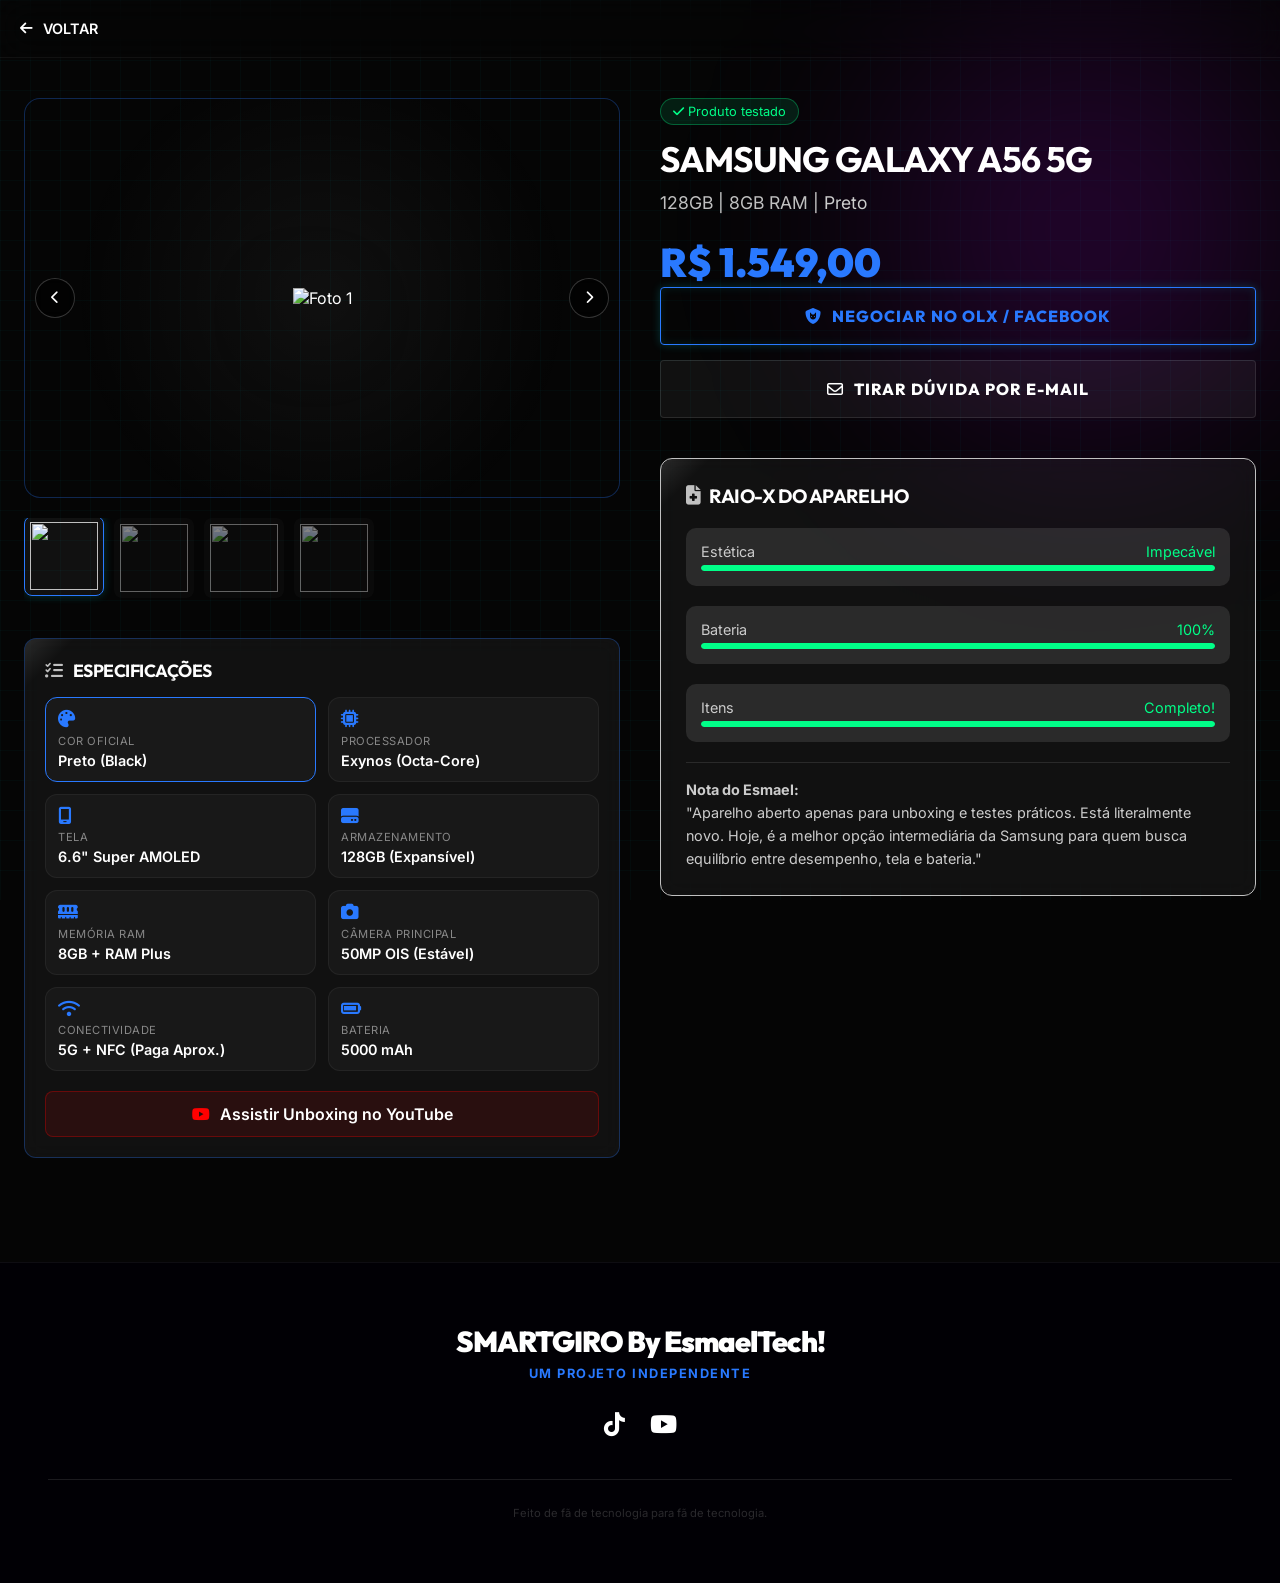
==== A56_5G.html @ 60eb0384 "Add files via upload" ====
<!DOCTYPE html>
<html lang="pt-br">
<head>
    <meta charset="UTF-8">
    <meta name="viewport" content="width=device-width, initial-scale=1.0">
    <title>A56 5G | SmartGiro</title> <link rel="icon" type="smartgiro-logo" href="unnamed-removebg-preview.png">
    <link rel="stylesheet" href="style.css">
    
    <link rel="stylesheet" href="https://cdnjs.cloudflare.com/ajax/libs/font-awesome/6.4.0/css/all.min.css">
    <link href="https://fonts.googleapis.com/css2?family=Inter:wght@300;400;500&family=Outfit:wght@700;900&display=swap" rel="stylesheet">

    <style>
        /* --- CSS ESPECÍFICO DESTA PÁGINA --- */

        .product-detail-grid {
            display: grid;
            grid-template-columns: 1fr 1fr;
            gap: 40px;
            margin-top: 40px;
        }

        /* --- GALERIA AVANÇADA (CARROSSEL) --- */
        .gallery-container {
            position: relative;
            border-radius: 16px;
            border: var(--glass-border);
            background: radial-gradient(circle, rgba(255,255,255,0.05) 0%, transparent 70%);
            overflow: hidden;
            margin-bottom: 20px;
            height: 400px; /* Altura fixa */
            display: flex;
            align-items: center;
            justify-content: center;
        }

        /* Imagens empilhadas (Absolute) */
        .main-photo-item {
            position: absolute;
            top: 0; left: 0;
            width: 100%; height: 100%;
            display: flex;
            align-items: center; justify-content: center;
            padding: 20px;
            opacity: 0; /* Invisível por padrão */
            transition: opacity 0.4s ease-in-out, transform 0.4s ease;
            z-index: 1;
            pointer-events: none; 
        }

        .main-photo-item img {
            max-width: 100%; max-height: 100%;
            object-fit: contain;
            filter: drop-shadow(0 20px 40px rgba(0,0,0,0.5));
        }

        /* Classe que torna a imagem visível */
        .main-photo-item.active {
            opacity: 1;
            z-index: 2;
            transform: scale(1);
            pointer-events: auto;
        }

        /* Botões de Navegação (Setas) */
        .carousel-btn {
            position: absolute;
            top: 50%; transform: translateY(-50%);
            background: rgba(0,0,0,0.6);
            border: 1px solid rgba(255,255,255,0.2);
            color: white;
            width: 40px; height: 40px;
            border-radius: 50%;
            display: flex; align-items: center; justify-content: center;
            cursor: pointer;
            z-index: 10;
            backdrop-filter: blur(5px);
            transition: 0.3s;
        }
        .carousel-btn:hover { background: var(--neon-cyan); color: black; border-color: var(--neon-cyan); }
        .carousel-btn:active { transform: translateY(-50%) scale(0.9); }
        .carousel-btn.prev { left: 10px; }
        .carousel-btn.next { right: 10px; }

        /* Miniaturas */
        .gallery-thumbs { display: flex; gap: 10px; overflow-x: auto; padding-bottom: 10px; scroll-behavior: smooth; }
        .gallery-thumbs::-webkit-scrollbar { height: 4px; }
        .gallery-thumbs::-webkit-scrollbar-thumb { background: rgba(255,255,255,0.2); border-radius: 4px; }

        .thumb { 
            width: 80px; height: 80px; 
            background: rgba(255,255,255,0.05); 
            border-radius: 8px; padding: 5px; 
            cursor: pointer; opacity: 0.5; 
            transition: 0.3s; border: 1px solid transparent;
            flex-shrink: 0;
            display: flex; align-items: center; justify-content: center;
        }
        .thumb:hover { opacity: 0.8; border-color: rgba(255,255,255,0.3); }
        .thumb.active { opacity: 1; border-color: var(--neon-cyan); box-shadow: 0 0 10px rgba(0, 243, 255, 0.2); transform: translateY(-2px); }
        .thumb img { width: 100%; height: 100%; object-fit: contain; pointer-events: none; }

        /* --- FIM GALERIA --- */

        /* Ficha Técnica Detalhada */
        .specs-grid { display: grid; grid-template-columns: 1fr 1fr; gap: 12px; margin-top: 15px; }
        .spec-item {
            background: rgba(255,255,255,0.03);
            border: 1px solid rgba(255,255,255,0.05);
            padding: 12px; border-radius: 12px;
            display: flex; flex-direction: column; gap: 4px;
        }
        .spec-item i { color: var(--neon-cyan); font-size: 1.1rem; margin-bottom: 2px; }
        .spec-label { font-size: 0.7rem; color: #888; text-transform: uppercase; letter-spacing: 0.5px; }
        .spec-value { font-size: 0.9rem; color: white; font-weight: 600; }

        /* Infos Gerais */
        .detail-price { font-size: 2.5rem; color: var(--neon-cyan); font-weight: 900; font-family: 'Outfit'; }
        .detail-tag { display: inline-block; background: rgba(0,255,136,0.1); color: #00ff88; padding: 5px 12px; border-radius: 50px; font-size: 0.8rem; margin-bottom: 15px; border: 1px solid rgba(0,255,136,0.3); }

        /* Botões com efeito de clique */
        .btn:active { transform: scale(0.97); opacity: 0.8; }

        /* Barra de Condição */
        .condition-bar { margin: 20px 0; background: rgba(255,255,255,0.1); border-radius: 10px; padding: 15px; }
        .cond-title { font-size: 0.9rem; color: #ccc; margin-bottom: 5px; display: flex; justify-content: space-between; }
        .progress-bg { width: 100%; height: 6px; background: #333; border-radius: 10px; overflow: hidden; }
        .progress-fill { height: 100%; border-radius: 10px; }

        @media (max-width: 768px) {
            .product-detail-grid { grid-template-columns: 1fr; }
            .gallery-container { height: 300px; }
        }
    </style>
</head>
<body>

    <header style="position: relative; background: transparent; padding: 20px;">
        <a href="index.html" style="color: white; text-decoration: none; display: flex; align-items: center; gap: 10px; font-weight: 600; font-size: 0.9rem;">
            <i class="fa-solid fa-arrow-left"></i> VOLTAR
        </a>
    </header>

    <section class="container" style="padding-bottom: 80px;">
        
        <div class="product-detail-grid">
            
            <div class="reveal">
                
                <div class="gallery-container">
                    <button class="carousel-btn prev" id="prevBtn"><i class="fa-solid fa-chevron-left"></i></button>
                    
                    <div class="main-photo-item active">
                        <img src="https://media.alou.cv/media/assets%2F7%20SmartphoneSamsung%20Galaxy%20A56%20-%205G_ALOU%201.png" alt="Foto 1">
                    </div>
                    
                    <div class="main-photo-item">
                        <img src="https://assets.mlcdn.com.br/conteudoproduto/24/240094900/Canaltech/images/product.png" alt="Foto 2">
                    </div>
                    
                    <div class="main-photo-item">
                        <img src="https://media.flixcar.com/webp/synd-asset/Samsung-318165662-br-galaxy-a56-5g-sm-a566-sm-a566ezkczto-545388740--Download-Source--zoom.png" alt="Foto 3">
                    </div>
                    
                    <div class="main-photo-item">
                        <img src="https://images.samsung.com/is/image/samsung/p6pim/br/sm-a566ezkazto/gallery/br-galaxy-a56-5g-sm-a566-540642-sm-a566ezkazto-545718295?$Q90_1248_936_F_PNG$" alt="Foto 4">
                    </div>

                    <button class="carousel-btn next" id="nextBtn"><i class="fa-solid fa-chevron-right"></i></button>
                </div>
                
                <div class="gallery-thumbs" id="thumbsContainer">
                    <div class="thumb active">
                        <img src="https://media.alou.cv/media/assets%2F7%20SmartphoneSamsung%20Galaxy%20A56%20-%205G_ALOU%201.png">
                    </div>
                    <div class="thumb">
                        <img src="https://assets.mlcdn.com.br/conteudoproduto/24/240094900/Canaltech/images/product.png">
                    </div>
                    <div class="thumb">
                        <img src="https://media.flixcar.com/webp/synd-asset/Samsung-318165662-br-galaxy-a56-5g-sm-a566-sm-a566ezkczto-545388740--Download-Source--zoom.png">
                    </div>
                    <div class="thumb">
                        <img src="https://images.samsung.com/is/image/samsung/p6pim/br/sm-a566ezkazto/gallery/br-galaxy-a56-5g-sm-a566-540642-sm-a566ezkazto-545718295?$Q90_1248_936_F_PNG$">
                    </div>
                </div>

                <div class="tech-card" style="margin-top: 30px; padding: 20px;">
                    <h3 style="font-size: 1.1rem; margin-bottom: 15px; color: white;">
                        <i class="fa-solid fa-list-check" style="margin-right: 8px; color: var(--neon-purple);"></i> Especificações
                    </h3>
                    
                    <div class="specs-grid">
                        <div class="spec-item" style="border-color: var(--neon-cyan);">
                            <i class="fa-solid fa-palette"></i>
                            <span class="spec-label">Cor Oficial</span>
                            <span class="spec-value">Preto (Black)</span>
                        </div>
                        <div class="spec-item">
                            <i class="fa-solid fa-microchip"></i>
                            <span class="spec-label">Processador</span>
                            <span class="spec-value">Exynos (Octa-Core)</span>
                        </div>
                        <div class="spec-item">
                            <i class="fa-solid fa-mobile-screen"></i>
                            <span class="spec-label">Tela</span>
                            <span class="spec-value">6.6" Super AMOLED</span>
                        </div>
                        <div class="spec-item">
                            <i class="fa-solid fa-hard-drive"></i>
                            <span class="spec-label">Armazenamento</span>
                            <span class="spec-value">128GB (Expansível)</span>
                        </div>
                        <div class="spec-item">
                            <i class="fa-solid fa-memory"></i>
                            <span class="spec-label">Memória RAM</span>
                            <span class="spec-value">8GB + RAM Plus</span>
                        </div>
                        <div class="spec-item">
                            <i class="fa-solid fa-camera"></i>
                            <span class="spec-label">Câmera Principal</span>
                            <span class="spec-value">50MP OIS (Estável)</span>
                        </div>
                        <div class="spec-item">
                            <i class="fa-solid fa-wifi"></i>
                            <span class="spec-label">Conectividade</span>
                            <span class="spec-value">5G + NFC (Paga Aprox.)</span>
                        </div>
                        <div class="spec-item">
                            <i class="fa-solid fa-battery-full"></i>
                            <span class="spec-label">Bateria</span>
                            <span class="spec-value">5000 mAh</span>
                        </div>
                        
                    </div>
                    
                    <a href="https://youtu.be/XCUYthJsktY" target="_blank" style="display: flex; align-items: center; justify-content: center; gap: 10px; background: rgba(255, 0, 0, 0.1); border: 1px solid rgba(255, 0, 0, 0.3); padding: 12px; border-radius: 8px; margin-top: 20px; text-decoration: none; color: white; font-weight: 600; transition: 0.3s;">
                        <i class="fa-brands fa-youtube" style="color: red;"></i> Assistir Unboxing no YouTube
                    </a>
                </div>
            </div>

            <div class="reveal" style="transition-delay: 0.2s;">
                
                <span class="detail-tag"><i class="fa-solid fa-check"></i> Produto testado</span>
                
                <h1 style="font-size: 2.2rem; line-height: 1.1; margin-bottom: 10px;">Samsung Galaxy A56 5G</h1>
                
                <p style="color: #ccc; margin-bottom: 20px; font-size: 1.1rem;">
                    <span style="color: var(--neon-purple);">128GB</span> | 
                    <span style="color: var(--neon-purple);">8GB RAM</span> | 
                    Preto
                </p>

                <div class="detail-price">R$ 1.549,00</div>
                

                <div style="display: flex; flex-direction: column; gap: 15px; margin-bottom: 40px;">
                    
                    <a href="LINK_DO_SEU_ANUNCIO_NO_FACEBOOK" target="_blank" class="btn btn-neon pulse-btn">
                        <i class="fa-solid fa-shield-cat" style="margin-right: 10px;"></i> NEGOCIAR NO OLX / FACEBOOK
                    </a>
                    
                    <a href="mailto:contato.esmaeltech@gmail.com" class="btn" style="background: rgba(255,255,255,0.05); color: white; border: 1px solid rgba(255,255,255,0.1);">
                        <i class="fa-regular fa-envelope" style="margin-right: 10px;"></i> TIRAR DÚVIDA POR E-MAIL
                    </a>
                </div>

                <div class="tech-card" style="padding: 25px; border-color: var(--neon-purple);">
                    <h3 style="color: white; margin-bottom: 20px; display: flex; align-items: center; gap: 10px; font-size: 1.2rem;">
                        <i class="fa-solid fa-file-medical" style="color: var(--neon-purple);"></i> Raio-X do Aparelho
                    </h3>
                    
                    <div class="condition-bar">
                        <div class="cond-title"><span>Estética</span> <span style="color: #00ff88;">Impecável</span></div>
                        <div class="progress-bg"><div class="progress-fill" style="width: 100%; background: #00ff88;"></div></div>
                    </div>

                    <div class="condition-bar">
                        <div class="cond-title"><span>Bateria</span> <span style="color: #00ff88;">100%</span></div>
                        <div class="progress-bg"><div class="progress-fill" style="width: 100%; background: #00ff88;"></div></div>
                    </div>

                    <div class="condition-bar">
                        <div class="cond-title"><span>Itens</span> <span style="color: #00ff88;">Completo!</span></div>
                        <div class="progress-bg"><div class="progress-fill" style="width: 100%; background: #00ff88;"></div></div>
                    </div>

                    <p style="font-size: 0.9rem; margin-top: 20px; border-top: 1px solid rgba(255,255,255,0.1); padding-top: 15px; color: #ccc; line-height: 1.6;">
                        <strong>Nota do Esmael:</strong> <br>
                        "Aparelho aberto apenas para unboxing e testes práticos. Está literalmente novo. Hoje, é a melhor opção intermediária da Samsung para quem busca equilíbrio entre desempenho, tela e bateria."
                    </p>
                </div>

            </div>
        </div>
    </section>

    <footer style="background: #010005; padding: 60px 24px; text-align: center; border-top: 1px solid rgba(255,255,255,0.05);">
        <div class="container">
            <div class="brand" style="font-size: 1.8rem; margin-bottom: 5px;">SMARTGIRO By EsmaelTech!</div>
            
            <p style="color: var(--neon-cyan); font-size: 0.8rem; letter-spacing: 1.5px; margin-bottom: 25px; font-weight: 700; text-transform: uppercase;">
                Um Projeto Independente
            </p>



            <div style="display: flex; justify-content: center; gap: 25px; margin-bottom: 40px;">
                <a href="https://www.tiktok.com/@esmaeltech23" target="_blank" style="color: white; font-size: 1.5rem; transition: 0.3s;" onmouseover="this.style.color='#00f3ff'" onmouseout="this.style.color='white'">
                    <i class="fa-brands fa-tiktok"></i>
                </a>
                <a href="https://www.youtube.com/@EsmaelTech023" target="_blank" style="color: white; font-size: 1.5rem; transition: 0.3s;" onmouseover="this.style.color='#FF0000'" onmouseout="this.style.color='white'">
                    <i class="fa-brands fa-youtube"></i>
                </a>
            </div>
            
           
            <div style="border-top: 1px solid rgba(255,255,255,0.1); padding-top: 25px; margin-top: 40px;">
                <p style="font-size: 0.7rem; opacity: 0.3;">
                    Feito de fã de tecnologia para fã de tecnologia.
                </p>
            </div>
        </div>
    </footer>

    <script>
        document.addEventListener('DOMContentLoaded', function() {
            const mainPhotos = document.querySelectorAll('.main-photo-item');
            const thumbs = document.querySelectorAll('.thumb');
            const prevBtn = document.getElementById('prevBtn');
            const nextBtn = document.getElementById('nextBtn');
            let currentIndex = 0; 

            if (mainPhotos.length === 0 || thumbs.length === 0) return;

            function showImage(index) {
                mainPhotos.forEach(photo => photo.classList.remove('active'));
                thumbs.forEach(thumb => thumb.classList.remove('active'));

                if(mainPhotos[index]) mainPhotos[index].classList.add('active');
                if(thumbs[index]) thumbs[index].classList.add('active');
                
                if(thumbs[index]) {
                    thumbs[index].scrollIntoView({ behavior: 'smooth', block: 'nearest', inline: 'center' });
                }
                currentIndex = index;
            }

            if(nextBtn) {
                nextBtn.addEventListener('click', () => {
                    let nextIndex = currentIndex + 1;
                    if (nextIndex >= mainPhotos.length) nextIndex = 0;
                    showImage(nextIndex);
                });
            }

            if(prevBtn) {
                prevBtn.addEventListener('click', () => {
                    let prevIndex = currentIndex - 1;
                    if (prevIndex < 0) prevIndex = mainPhotos.length - 1;
                    showImage(prevIndex);
                });
            }

            thumbs.forEach((thumb, index) => {
                thumb.addEventListener('click', () => {
                    showImage(index);
                });
            });
        });
    </script>
    
    <script src="script.js"></script>
</body>
</html>
---- style.css ----
/* =========================================
   1. VARIÁVEIS E RESET (DESIGN SYSTEM)
   ========================================= */
:root {
    --bg-main: #050505;           /* Mantido: Preto quase absoluto */
    --neon-cyan: #2979ff;         /* NOVO: Azul Royal Vibrante */
    --neon-purple: #c0c0c0;       /* Mantido: Prata / Platina */
    --text-light: #ffffff;
    --text-dim: #888888;
    
    /* Ajustei o degradê para ir do Azul Claro para um Azul mais escuro */
    --grad-tech: linear-grad(135deg, var(--neon-cyan), #004ecb); 
    
    /* Brilho azulado suave */
    --grad-glow: radial-gradient(circle at center, rgba(41, 121, 255, 0.2) 0%, rgba(0,0,0,0) 70%);
    
    --glass-bg: rgba(255, 255, 255, 0.05);
    /* A borda agora acompanha o azul */
    --glass-border: 1px solid rgba(41, 121, 255, 0.3); 
    --glass-blur: blur(10px);
}
* { margin: 0; padding: 0; box-sizing: border-box; }

body {
    background-color: var(--bg-main);
    color: var(--text-light);
    font-family: 'Inter', sans-serif;
    overflow-x: hidden;
    position: relative;
}

/* Fundo Animado */
body::before {
    content: ''; position: fixed; top: 0; left: 0; width: 100%; height: 100%;
    background-image: linear-gradient(rgba(0, 243, 255, 0.05) 1px, transparent 1px), linear-gradient(90deg, rgba(0, 243, 255, 0.05) 1px, transparent 1px);
    background-size: 30px 30px; z-index: -2; animation: gridMove 60s linear infinite; opacity: 0.6;
}
body::after {
    content: ''; position: fixed; top: -10%; right: -10%; width: 50vw; height: 50vw;
    background: radial-gradient(circle, rgba(189, 0, 255, 0.2) 0%, transparent 70%);
    filter: blur(80px); z-index: -1; animation: pulseGlow 10s ease-in-out infinite alternate;
}

@keyframes gridMove { 0% { background-position: 0 0; } 100% { background-position: 0 600px; } }
@keyframes pulseGlow { 0% { opacity: 0.5; transform: scale(1); } 100% { opacity: 1; transform: scale(1.1); } }

/* Tipografia */
h1, h2, h3 { font-family: 'Outfit', sans-serif; letter-spacing: -0.03em; text-transform: uppercase; }
p { color: var(--text-dim); line-height: 1.6; font-size: 1rem; }
.container { padding: 0 24px; max-width: 100%; }
.highlight-text { background: var(--grad-tech); -webkit-background-clip: text; -webkit-text-fill-color: transparent; display: inline-block; }

/* Header */
header {
    padding: 20px 24px; display: flex; justify-content: space-between; align-items: center;
    position: fixed; width: 100%; top: 0; z-index: 100;
    background: rgba(3, 0, 20, 0.85); backdrop-filter: blur(15px); border-bottom: 1px solid rgba(255,255,255,0.05);
}
.brand { font-family: 'Outfit', sans-serif; font-weight: 900; font-size: 1.2rem; letter-spacing: -1px; }
.brand span { color: var(--neon-cyan); }

/* Hero */
.hero { padding: 110px 24px 60px; text-align: center; position: relative; }
.particles-container { position: absolute; top: 0; left: 0; width: 100%; height: 100%; overflow: hidden; z-index: -1; pointer-events: none; }
.particle { position: absolute; bottom: -10px; width: 4px; height: 4px; background: var(--neon-cyan); border-radius: 50%; opacity: 0; animation: riseUp 8s infinite linear; }
.particle:nth-child(2) { background: var(--neon-purple); }
.particle:nth-child(4) { background: var(--neon-purple); }
@keyframes riseUp { 0% { bottom: -10px; opacity: 0; } 100% { bottom: 100%; opacity: 0; } }

.pill-badge {
    display: inline-block; padding: 6px 16px; background: rgba(255, 255, 255, 0.08);
    border: 1px solid rgba(255, 255, 255, 0.15); border-radius: 50px; font-size: 0.75rem;
    font-weight: 700; text-transform: uppercase; letter-spacing: 1.5px; margin-bottom: 15px;
    color: var(--neon-cyan); box-shadow: 0 0 15px rgba(0, 243, 255, 0.1);
}
.hero-title { font-size: clamp(2.5rem, 11vw, 4.5rem); line-height: 0.95; font-weight: 900; margin-bottom: 10px; color: white; }
.hero-subtitle { font-size: 1.1rem; color: var(--text-dim); font-weight: 300; margin-bottom: 20px; }

/* Produto */
.product-showcase { position: relative; width: 100%; max-width: 340px; margin: 20px auto 50px; z-index: 2; display: flex; justify-content: center; align-items: center; overflow: visible; }
.product-glow { position: absolute; top: 50%; left: 50%; transform: translate(-50%, -50%); width: 120%; height: 120%; background: var(--grad-glow); filter: blur(50px); z-index: -1; animation: pulseGlow 5s infinite alternate; }
.product-image-real { width: 100%; height: auto; display: block; filter: drop-shadow(0 25px 50px rgba(0,0,0,0.8)); transform: rotate(-5deg) scale(0.95); transition: transform 0.6s cubic-bezier(0.34, 1.56, 0.64, 1); }
.hero:hover .product-image-real { transform: rotate(0deg) scale(1.02); }

/* Badges */
.float-badge { position: absolute; background: rgba(10, 20, 40, 0.8); backdrop-filter: blur(10px); border: 1px solid rgba(255, 255, 255, 0.15); padding: 10px 16px; border-radius: 12px; display: flex; align-items: center; gap: 10px; font-size: 0.8rem; font-weight: 600; color: white; box-shadow: 0 10px 25px rgba(0,0,0,0.4); z-index: 10; white-space: nowrap; }
.badge-left { top: 15%; left: -10px; border-left: 3px solid #00ff88; animation: floatBob 4s ease-in-out infinite; }
.badge-right { bottom: 20%; right: -10px; border-right: 3px solid var(--neon-cyan); animation: floatBob 5s ease-in-out infinite reverse; }
@keyframes floatBob { 0%, 100% { transform: translateY(0); } 50% { transform: translateY(-12px); } }

/* Botões */
.btn {
    position: relative;
    display: flex;
    justify-content: center;
    align-items: center;
    padding: 18px 32px;
    font-family: 'Outfit', sans-serif;
    font-weight: 800;
    text-transform: uppercase;
    letter-spacing: 1px;
    text-decoration: none;
    border-radius: 4px;
    overflow: hidden;
    transition: 0.2s;
    width: 100%;
    border: none;
    cursor: pointer;
    pointer-events: auto !important; /* Reativa o clique no botão */
    /* A MUDANÇA MÁGICA É AQUI: */
    z-index: 500; /* Estava 1, aumentei para 100 para garantir que nada cubra ele */
}
.btn-neon:hover { box-shadow: 0 0 25px rgba(0, 243, 255, 0.6); color: black; background: var(--neon-cyan); }
.pulse-btn { animation: softPulse 2.5s infinite; }
@keyframes softPulse { 0% { box-shadow: 0 0 0 0 rgba(0, 243, 255, 0.4); } 70% { box-shadow: 0 0 0 15px rgba(0, 243, 255, 0); } 100% { box-shadow: 0 0 0 0 rgba(0, 243, 255, 0); } }

/* Cards */
.tech-card { background: var(--glass-bg); backdrop-filter: var(--glass-blur); border: var(--glass-border); padding: 30px; border-radius: 12px; margin-bottom: 24px; position: relative; overflow: hidden; transition: 0.3s; }
.tech-card:hover { border-color: var(--neon-cyan); transform: translateY(-5px); }
.card-icon-neon { font-size: 2.5rem; margin-bottom: 20px; background: var(--grad-tech); -webkit-background-clip: text; -webkit-text-fill-color: transparent; }
h2 { font-size: 2rem; font-weight: 800; margin-bottom: 25px; }

/* Timeline */
.timeline-step { display: flex; align-items: flex-start; margin-bottom: 40px; position: relative; }
.timeline-step:not(:last-child)::before { content: ''; position: absolute; left: 24px; top: 50px; height: calc(100% - 10px); width: 2px; background: linear-gradient(to bottom, var(--neon-cyan), transparent); z-index: -1; }
.step-marker { flex-shrink: 0; width: 50px; height: 50px; background: rgba(0, 243, 255, 0.1); border: 1px solid var(--neon-cyan); border-radius: 50%; display: flex; align-items: center; justify-content: center; font-weight: 900; color: var(--neon-cyan); margin-right: 20px; box-shadow: 0 0 15px rgba(0, 243, 255, 0.2); }

/* Autoridade (Profile Card) */
.profile-card-wrapper { position: relative; max-width: 500px; margin: 0 auto; }
.profile-glow { position: absolute; top: 50%; left: 50%; transform: translate(-50%, -50%); width: 100%; height: 100%; background: radial-gradient(circle, rgba(189, 0, 255, 0.25) 0%, transparent 70%); filter: blur(40px); z-index: -1; }
.profile-card { background: rgba(15, 23, 42, 0.6); backdrop-filter: blur(20px); border: 1px solid rgba(255, 255, 255, 0.1); border-radius: 24px; overflow: hidden; box-shadow: 0 20px 50px rgba(0,0,0,0.5); }
.profile-header { padding: 30px; background: linear-gradient(to bottom, rgba(255,255,255,0.03), transparent); display: flex; flex-direction: column; align-items: center; text-align: center; border-bottom: 1px solid rgba(255,255,255,0.05); }
.profile-avatar { position: relative; width: 100px; height: 100px; margin-bottom: 15px; }
.profile-avatar img { width: 100%; height: 100%; border-radius: 50%; border: 3px solid var(--neon-purple); object-fit: cover; padding: 3px; background: rgba(0,0,0,0.5); }
.verified-badge { position: absolute; bottom: 5px; right: 0; background: var(--neon-cyan); color: black; width: 28px; height: 28px; border-radius: 50%; display: flex; align-items: center; justify-content: center; font-size: 0.8rem; border: 3px solid #0f172a; }
.profile-name { font-size: 1.5rem; color: white; margin-bottom: 5px; display: flex; align-items: center; justify-content: center; gap: 10px; }
.tag-creator { font-size: 0.6rem; background: rgba(189, 0, 255, 0.2); color: var(--neon-purple); border: 1px solid var(--neon-purple); padding: 2px 8px; border-radius: 4px; letter-spacing: 1px; }
.profile-bio { font-size: 0.95rem; color: var(--text-dim); }
.profile-body { padding: 30px; }
.quote-box { position: relative; padding-left: 20px; border-left: 2px solid var(--neon-cyan); margin-bottom: 25px; }
.quote-box p { font-style: italic; color: #e2e8f0; font-size: 1rem; line-height: 1.6; }
.quote-icon { position: absolute; top: -10px; left: 10px; font-size: 3rem; color: rgba(255,255,255,0.03); z-index: -1; }
.btn-social { display: flex; align-items: center; justify-content: center; gap: 10px; width: 100%; padding: 14px; background: rgba(255,255,255,0.05); border: 1px solid rgba(255,255,255,0.1); color: white; text-decoration: none; border-radius: 12px; font-weight: 600; transition: 0.3s; }
.btn-social:hover { background: rgba(255,255,255,0.1); border-color: var(--neon-purple); transform: translateY(-2px); }

/* Footer */
footer { background: #010005; padding: 50px 24px; text-align: center; border-top: 1px solid rgba(255,255,255,0.05); }

/* Animações */
.reveal { opacity: 0; transform: translateY(30px) scale(0.95); transition: all 0.8s cubic-bezier(0.23, 1, 0.32, 1); }
.reveal.active { opacity: 1; transform: translateY(0) scale(1); }
/* =========================================
   2. FUNDO ANIMADO (BACKGROUND VIVO)
   ========================================= */

/* Grade (Grid) Cibernética */
body::before {
    content: '';
    position: fixed;
    top: 0; left: 0; width: 100%; height: 100%;
    background-image: 
        linear-gradient(rgba(0, 243, 255, 0.05) 1px, transparent 1px),
        linear-gradient(90deg, rgba(0, 243, 255, 0.05) 1px, transparent 1px);
    background-size: 30px 30px;
    z-index: -2;
    animation: gridMove 60s linear infinite;
    opacity: 0.6;
}

/* Luzes Ambientais (Glow) */
body::after {
    content: '';
    position: fixed;
    top: -10%; right: -10%;
    width: 50vw; height: 50vw;
    background: radial-gradient(circle, rgba(189, 0, 255, 0.2) 0%, transparent 70%);
    filter: blur(80px);
    z-index: -1;
    animation: pulseGlow 10s ease-in-out infinite alternate;
}

@keyframes gridMove { 0% { background-position: 0 0; } 100% { background-position: 0 600px; } }
@keyframes pulseGlow { 0% { opacity: 0.5; transform: scale(1); } 100% { opacity: 1; transform: scale(1.1); } }

/* =========================================
   3. TIPOGRAFIA GERAL
   ========================================= */
h1, h2, h3 { font-family: 'Outfit', sans-serif; letter-spacing: -0.03em; text-transform: uppercase; }
p { color: var(--text-dim); line-height: 1.6; font-size: 1rem; }

.container { padding: 0 24px; max-width: 100%; }

.highlight-text { 
    background: var(--grad-tech); 
    -webkit-background-clip: text; 
    -webkit-text-fill-color: transparent; 
    display: inline-block;
}

/* =========================================
   4. HEADER E NAVEGAÇÃO
   ========================================= */
header {
    padding: 20px 24px;
    display: flex;
    justify-content: space-between;
    align-items: center;
    position: fixed;
    width: 100%;
    top: 0;
    z-index: 100;
    background: rgba(3, 0, 20, 0.85); /* Mais escuro para leitura */
    backdrop-filter: blur(15px);
    border-bottom: 1px solid rgba(255,255,255,0.05);
}
.brand { font-family: 'Outfit', sans-serif; font-weight: 900; font-size: 1.2rem; letter-spacing: -1px; }
.brand span { color: var(--neon-cyan); }

/* =========================================
   5. HERO SECTION (A PARTE PRINCIPAL)
   ========================================= */
.hero {
    padding: 110px 24px 60px; /* Padding top compensa o header fixo */
    text-align: center;
    position: relative;
    /* overflow: hidden; -> Removido para os badges não cortarem se saírem da tela */
}

/* Partículas Flutuantes de Fundo */
.particles-container {
    position: absolute;
    top: 0; left: 0; width: 100%; height: 100%;
    overflow: hidden;
    z-index: -1;
    pointer-events: none;
}

.particle {
    position: absolute;
    bottom: -10px;
    width: 4px; height: 4px;
    background: var(--neon-cyan);
    border-radius: 50%;
    opacity: 0;
    animation: riseUp 8s infinite linear;
}
.particle:nth-child(1) { left: 10%; animation-duration: 5s; animation-delay: 0s; }
.particle:nth-child(2) { left: 30%; animation-duration: 7s; animation-delay: 2s; background: var(--neon-purple); }
.particle:nth-child(3) { left: 70%; animation-duration: 4s; animation-delay: 1s; }
.particle:nth-child(4) { left: 90%; animation-duration: 6s; animation-delay: 3s; background: var(--neon-purple); }

@keyframes riseUp {
    0% { bottom: -10px; opacity: 0; }
    20% { opacity: 0.6; }
    80% { opacity: 0.6; }
    100% { bottom: 100%; opacity: 0; }
}

/* Elementos de Texto da Hero */
.pill-badge {
    display: inline-block;
    padding: 6px 16px;
    background: rgba(255, 255, 255, 0.08);
    border: 1px solid rgba(255, 255, 255, 0.15);
    border-radius: 50px;
    font-size: 0.75rem;
    font-weight: 700;
    text-transform: uppercase;
    letter-spacing: 1.5px;
    margin-bottom: 15px;
    color: var(--neon-cyan);
    box-shadow: 0 0 15px rgba(0, 243, 255, 0.1);
}

.hero-title {
    font-size: clamp(2.5rem, 11vw, 4.5rem); /* Título Inteligente */
    line-height: 0.95;
    font-weight: 900;
    margin-bottom: 10px;
    color: white;
}

.hero-subtitle {
    font-size: 1.1rem;
    color: var(--text-dim);
    font-weight: 300;
    margin-bottom: 20px;
}

/* Container do Produto e Imagem */
.product-showcase {
    position: relative;
    width: 100%;
    max-width: 340px; 
    margin: 20px auto 50px;
    z-index: 2;
    display: flex;
    justify-content: center;
    align-items: center;
    overflow: visible; /* Permite que os badges saiam da caixa */
}

.product-glow {
    position: absolute;
    top: 50%; left: 50%;
    transform: translate(-50%, -50%);
    width: 120%; height: 120%;
    background: var(--grad-glow);
    filter: blur(50px);
    z-index: -1;
    animation: pulseGlow 5s infinite alternate;
}

.product-image-real {
    width: 100%;
    height: auto;
    display: block;
    filter: drop-shadow(0 25px 50px rgba(0,0,0,0.8));
    transform: rotate(-5deg) scale(0.95);
    transition: transform 0.6s cubic-bezier(0.34, 1.56, 0.64, 1);
}
.hero:hover .product-image-real { transform: rotate(0deg) scale(1.02); }

/* Badges Flutuantes (Cards de Vidro) */
.float-badge {
    position: absolute;
    background: rgba(10, 20, 40, 0.8);
    backdrop-filter: blur(10px);
    border: 1px solid rgba(255, 255, 255, 0.15);
    padding: 10px 16px;
    border-radius: 12px;
    display: flex;
    align-items: center;
    gap: 10px;
    font-size: 0.8rem;
    font-weight: 600;
    color: white;
    box-shadow: 0 10px 25px rgba(0,0,0,0.4);
    z-index: 10;
    white-space: nowrap;
}

.badge-left {
    top: 15%;
    left: -10px;
    border-left: 3px solid #00ff88;
    animation: floatBob 4s ease-in-out infinite;
}

.badge-right {
    bottom: 20%;
    right: -10px;
    border-right: 3px solid var(--neon-cyan);
    animation: floatBob 5s ease-in-out infinite reverse;
}

@keyframes floatBob {
    0%, 100% { transform: translateY(0); }
    50% { transform: translateY(-12px); }
}

/* =========================================
   6. BOTÕES
   ========================================= */
.btn {
    position: relative;
    display: flex;
    justify-content: center;
    align-items: center;
    padding: 18px 32px;
    font-family: 'Outfit', sans-serif;
    font-weight: 800;
    text-transform: uppercase;
    letter-spacing: 1px;
    text-decoration: none;
    border-radius: 4px;
    overflow: hidden;
    transition: 0.4s;
    width: 100%;
    border: none;
    cursor: pointer;
    z-index: 1;
}

.btn-neon {
    background: transparent;
    color: var(--neon-cyan);
    border: 1px solid var(--neon-cyan);
    box-shadow: 0 0 10px rgba(0, 243, 255, 0.2), inset 0 0 10px rgba(0, 243, 255, 0.1);
}

.btn-neon::before {
    content: '';
    position: absolute;
    top: 0; left: -100%;
    width: 100%; height: 100%;
    background: linear-gradient(90deg, transparent, rgba(0, 243, 255, 0.4), transparent);
    transition: 0.5s;
    z-index: -1;
}

.btn-neon:hover {
    box-shadow: 0 0 25px rgba(0, 243, 255, 0.6);
    color: black;
    background: var(--neon-cyan);
    border-color: transparent;
}
.btn-neon:hover::before { left: 100%; }

/* Efeito Pulsante no Botão Principal */
.pulse-btn { animation: softPulse 2.5s infinite; }

@keyframes softPulse {
    0% { box-shadow: 0 0 0 0 rgba(0, 243, 255, 0.4); }
    70% { box-shadow: 0 0 0 15px rgba(0, 243, 255, 0); }
    100% { box-shadow: 0 0 0 0 rgba(0, 243, 255, 0); }
}

/* =========================================
   7. SEÇÃO DE CARDS (DIFERENCIAIS)
   ========================================= */
.tech-card {
    background: var(--glass-bg);
    backdrop-filter: var(--glass-blur);
    border: var(--glass-border);
    padding: 30px;
    border-radius: 12px;
    margin-bottom: 24px;
    position: relative;
    overflow: hidden;
    transition: 0.3s;
}

.tech-card:hover {
    border-color: var(--neon-cyan);
    transform: translateY(-5px);
    box-shadow: 0 10px 20px -10px rgba(0, 243, 255, 0.3);
}

.tech-card::after {
    content: ''; position: absolute; top: 0; left: 0;
    width: 50px; height: 50px;
    background: linear-gradient(135deg, rgba(255,255,255,0.1) 0%, transparent 50%);
    pointer-events: none;
}

.card-icon-neon {
    font-size: 2.5rem;
    margin-bottom: 20px;
    background: var(--grad-tech);
    -webkit-background-clip: text;
    -webkit-text-fill-color: transparent;
    filter: drop-shadow(0 0 8px rgba(0, 243, 255, 0.3));
}

h2 { font-size: 2rem; font-weight: 800; margin-bottom: 25px; }

/* =========================================
   8. TIMELINE (COMO FUNCIONA)
   ========================================= */
.timeline-step {
    display: flex;
    align-items: flex-start;
    margin-bottom: 40px;
    position: relative;
}

.timeline-step:not(:last-child)::before {
    content: '';
    position: absolute;
    left: 24px;
    top: 50px;
    height: calc(100% - 10px);
    width: 2px;
    background: linear-gradient(to bottom, var(--neon-cyan), transparent);
    z-index: -1;
}

.step-marker {
    flex-shrink: 0;
    width: 50px; height: 50px;
    background: rgba(0, 243, 255, 0.1);
    border: 1px solid var(--neon-cyan);
    border-radius: 50%;
    display: flex;
    align-items: center;
    justify-content: center;
    font-weight: 900;
    color: var(--neon-cyan);
    margin-right: 20px;
    box-shadow: 0 0 15px rgba(0, 243, 255, 0.2);
}

/* =========================================
   9. AUTORIDADE & FOOTER
   ========================================= */
.creator-profile {
    display: flex;
    align-items: center;
    gap: 20px;
    margin-top: 30px;
    text-align: left;
    background: linear-gradient(90deg, rgba(0,243,255,0.05), transparent);
    padding: 20px;
    border-radius: 12px;
    border-left: 3px solid var(--neon-cyan);
}

.creator-img {
    width: 80px; height: 80px;
    border-radius: 50%;
    background: #1a1a2e;
    border: 2px solid var(--neon-purple);
    background-image: url('https://placehold.co/80x80/1a1a2e/bd00ff.png?text=ES'); 
    background-size: cover;
    flex-shrink: 0;
}

footer {
    background: #010005;
    padding: 50px 24px 100px;
    text-align: center;
    border-top: 1px solid rgba(255,255,255,0.05);
}

.floating-bar {
    position: fixed;
    bottom: 0; left: 0; width: 100%;
    padding: 15px 24px;
    background: rgba(3, 0, 20, 0.9);
    backdrop-filter: blur(20px);
    border-top: 1px solid var(--neon-cyan);
    z-index: 99;
    animation: slideUp 0.8s cubic-bezier(0.23, 1, 0.32, 1) forwards;
}

@keyframes slideUp { from { transform: translateY(100%); } to { transform: translateY(0%); } }

/* =========================================
   10. ANIMAÇÕES DE ENTRADA (SCROLL REVEAL)
   ========================================= */
.reveal {
    opacity: 0;
    transform: translateY(30px) scale(0.95);
    transition: all 0.8s cubic-bezier(0.23, 1, 0.32, 1);
}
.reveal.active { opacity: 1; transform: translateY(0) scale(1); }

/* Ajuste para telas MUITO pequenas (iPhone SE / Galaxy S antigos) */
@media (max-width: 360px) {
    .hero-title { font-size: 2.2rem; }
    .float-badge { padding: 8px 12px; font-size: 0.75rem; }
    .badge-left { left: -5px; }
    .badge-right { right: -5px; }
}
/* --- ESTILOS DOS NÚMEROS DE AUTORIDADE --- */

.profile-stats-row {
    display: flex;
    align-items: center;
    justify-content: center;
    gap: 20px;
    margin-top: 15px;
    padding-top: 15px;
    border-top: 1px solid rgba(255, 255, 255, 0.1); /* Linha fina separando da bio */
    width: 100%;
}

.p-stat {
    display: flex;
    align-items: center;
    gap: 10px;
    text-align: left;
}

.p-stat i {
    font-size: 1.5rem; /* Tamanho do ícone do TikTok/Olho */
    background: rgba(255,255,255,0.05);
    padding: 8px;
    border-radius: 8px;
}

.p-number {
    display: block;
    font-family: 'Outfit', sans-serif;
    font-weight: 800;
    font-size: 1.2rem;
    color: white;
    line-height: 1;
}

.p-label {
    font-size: 0.75rem;
    color: var(--text-dim);
    text-transform: uppercase;
    letter-spacing: 0.5px;
}

/* Linha vertical separando os números */
.stat-divider {
    width: 1px;
    height: 30px;
    background: rgba(255,255,255,0.1);
}

/* Ajuste Mobile: Se a tela for muito pequena, diminui um pouco */
@media (max-width: 360px) {
    .profile-stats-row { gap: 10px; }
    .p-number { font-size: 1rem; }
    .p-stat i { font-size: 1.2rem; padding: 6px; }
}
/* =========================================
   VITRINE DE PRODUTOS (ESTOQUE)
   ========================================= */

/* Grid que organiza os produtos (mesmo com 1, mantém a estrutura) */
.products-grid {
    display: grid;
    /* Cria colunas automáticas: se tiver 1, centraliza; se tiver 3, lado a lado */
    grid-template-columns: repeat(auto-fit, minmax(300px, 1fr)); 
    gap: 24px;
    margin-top: 40px;
    justify-content: center; /* Centraliza se tiver poucos itens */
}

/* O Cartão do Produto */
.product-card {
    background: var(--glass-bg);
    backdrop-filter: var(--glass-blur);
    border: var(--glass-border);
    border-radius: 16px;
    overflow: hidden;
    position: relative;
    transition: all 0.4s ease;
    display: flex;
    flex-direction: column;
    max-width: 400px; /* Limita largura para não ficar gigante se estiver sozinho */
    margin: 0 auto;   /* Centraliza o card */
    width: 100%;
}

/* Efeito ao passar o mouse */
.product-card:hover {
    transform: translateY(-5px);
    border-color: var(--neon-cyan);
    box-shadow: 0 10px 30px -10px rgba(41, 121, 255, 0.3);
}

/* Área da Foto */
.product-thumb {
    width: 100%;
    height: 250px; /* Altura da área da foto */
    position: relative;
    background: radial-gradient(circle, rgba(255,255,255,0.05) 0%, rgba(0,0,0,0.2) 100%);
    display: flex;
    align-items: center;
    justify-content: center;
    padding: 20px;
    overflow: hidden;
}

.product-thumb img {
    max-width: 90%;
    max-height: 100%;
    object-fit: contain;
    filter: drop-shadow(0 15px 30px rgba(0,0,0,0.6));
    transition: transform 0.5s cubic-bezier(0.23, 1, 0.32, 1);
}

.product-card:hover .product-thumb img {
    transform: scale(1.08) rotate(-2deg);
}

/* Etiqueta de Status (Disponível/Vendido) */
.status-badge {
    position: absolute;
    top: 15px; right: 15px;
    padding: 6px 12px;
    border-radius: 50px;
    font-size: 0.75rem; font-weight: 800;
    text-transform: uppercase; letter-spacing: 1px;
    z-index: 10;
    backdrop-filter: blur(5px);
    background: rgba(0, 255, 136, 0.15);
    border: 1px solid #00ff88;
    color: #00ff88;
    box-shadow: 0 0 10px rgba(0, 255, 136, 0.2);
}

/* Variação para produto VENDIDO (Cinza) */
.product-card.sold {
    filter: grayscale(100%);
    opacity: 0.6;
    pointer-events: none;
}
.product-card.sold .status-badge {
    background: rgba(255, 50, 50, 0.15);
    border-color: #ff3333;
    color: #ff3333;
    filter: grayscale(0%);
}

/* Informações */
.product-info { padding: 24px; display: flex; flex-direction: column; gap: 10px; }
.product-title { font-size: 1.4rem; color: white; font-weight: 700; margin: 0; }

.product-specs {
    display: flex; gap: 8px; flex-wrap: wrap; margin-bottom: 5px;
}
.product-specs span {
    background: rgba(255,255,255,0.08);
    padding: 4px 10px; border-radius: 6px;
    font-size: 0.8rem; color: #ccc;
}

.product-price {
    font-family: 'Outfit', sans-serif;
    font-size: 1.5rem;
    color: var(--neon-cyan);
    font-weight: 900;
    margin-top: 5px;
    margin-bottom: 15px;
}
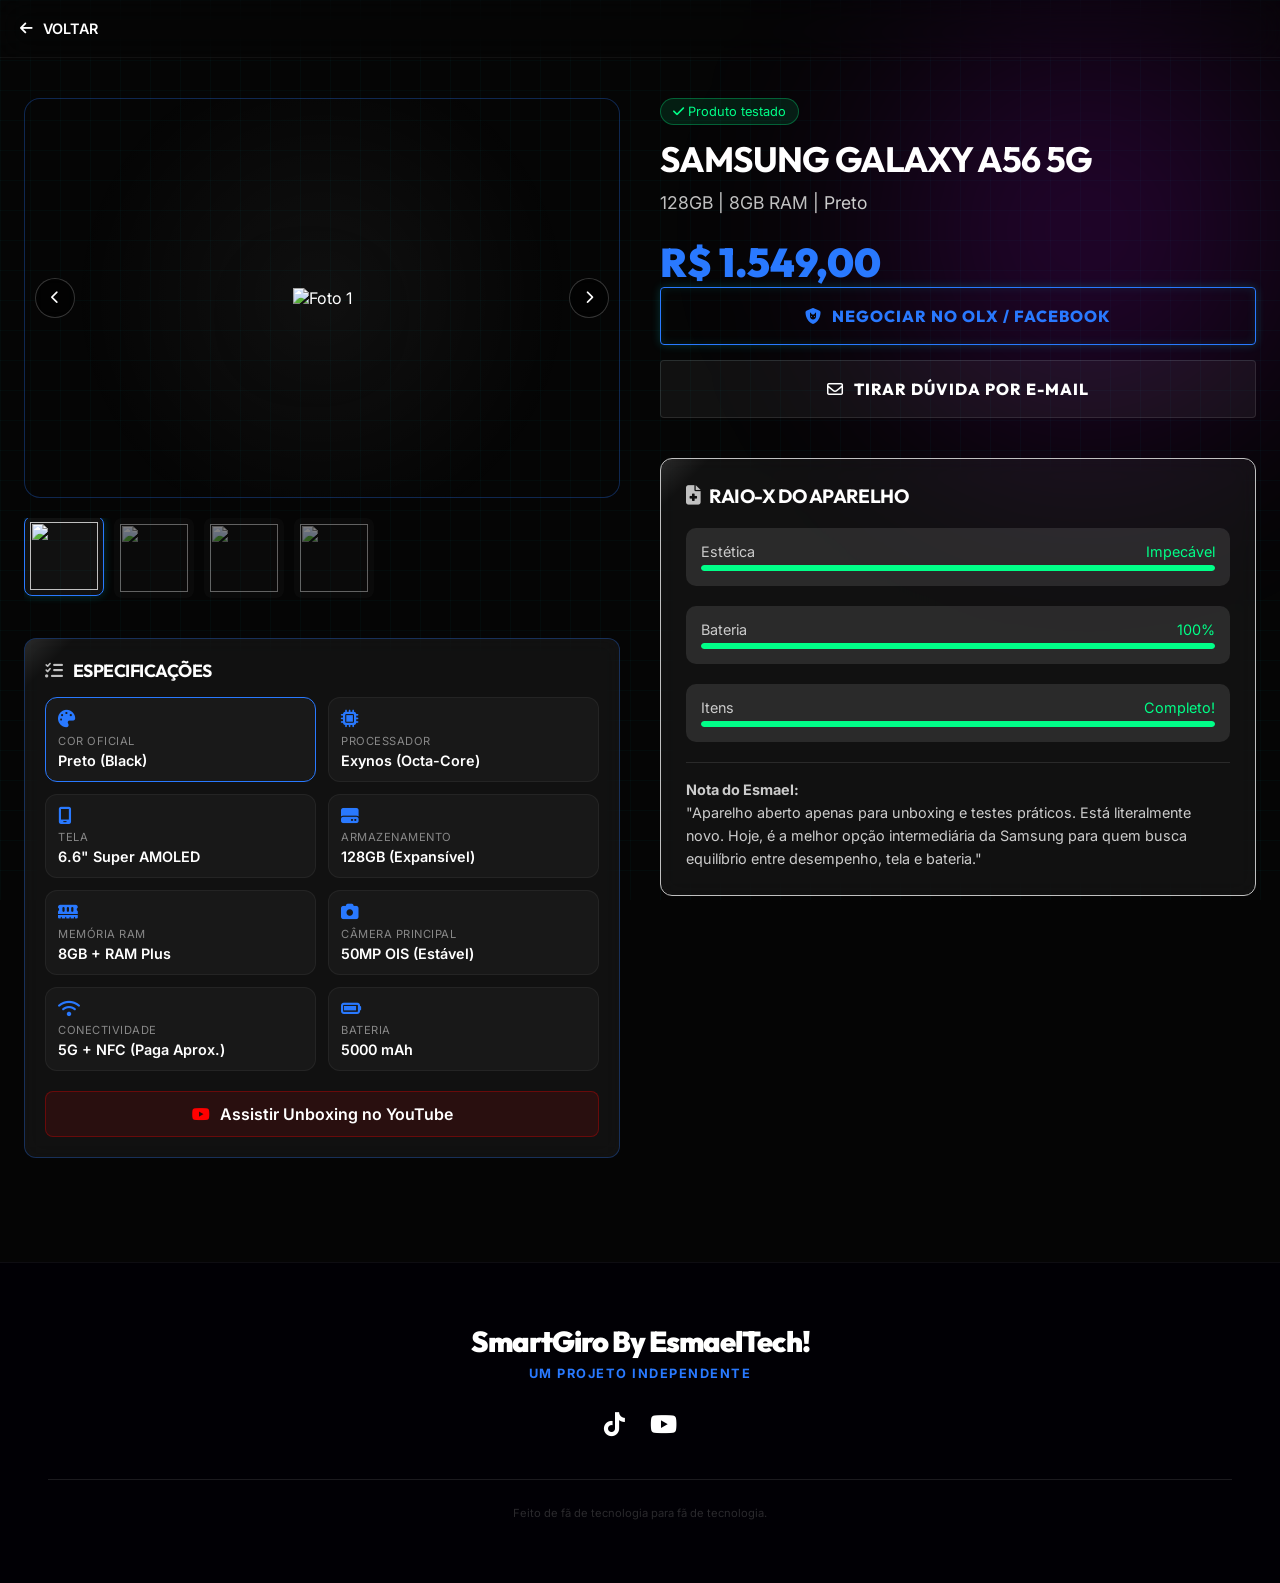
==== commit f00a07b6: "Update A56_5G.html" ====
--- a/A56_5G.html
+++ b/A56_5G.html
@@ -296,7 +296,7 @@
 
     <footer style="background: #010005; padding: 60px 24px; text-align: center; border-top: 1px solid rgba(255,255,255,0.05);">
         <div class="container">
-            <div class="brand" style="font-size: 1.8rem; margin-bottom: 5px;">SMARTGIRO By EsmaelTech!</div>
+            <div class="brand" style="font-size: 1.8rem; margin-bottom: 5px;">SmartGiro By EsmaelTech!</div>
             
             <p style="color: var(--neon-cyan); font-size: 0.8rem; letter-spacing: 1.5px; margin-bottom: 25px; font-weight: 700; text-transform: uppercase;">
                 Um Projeto Independente
@@ -371,4 +371,5 @@
     
     <script src="script.js"></script>
 </body>
-</html>+
+</html>
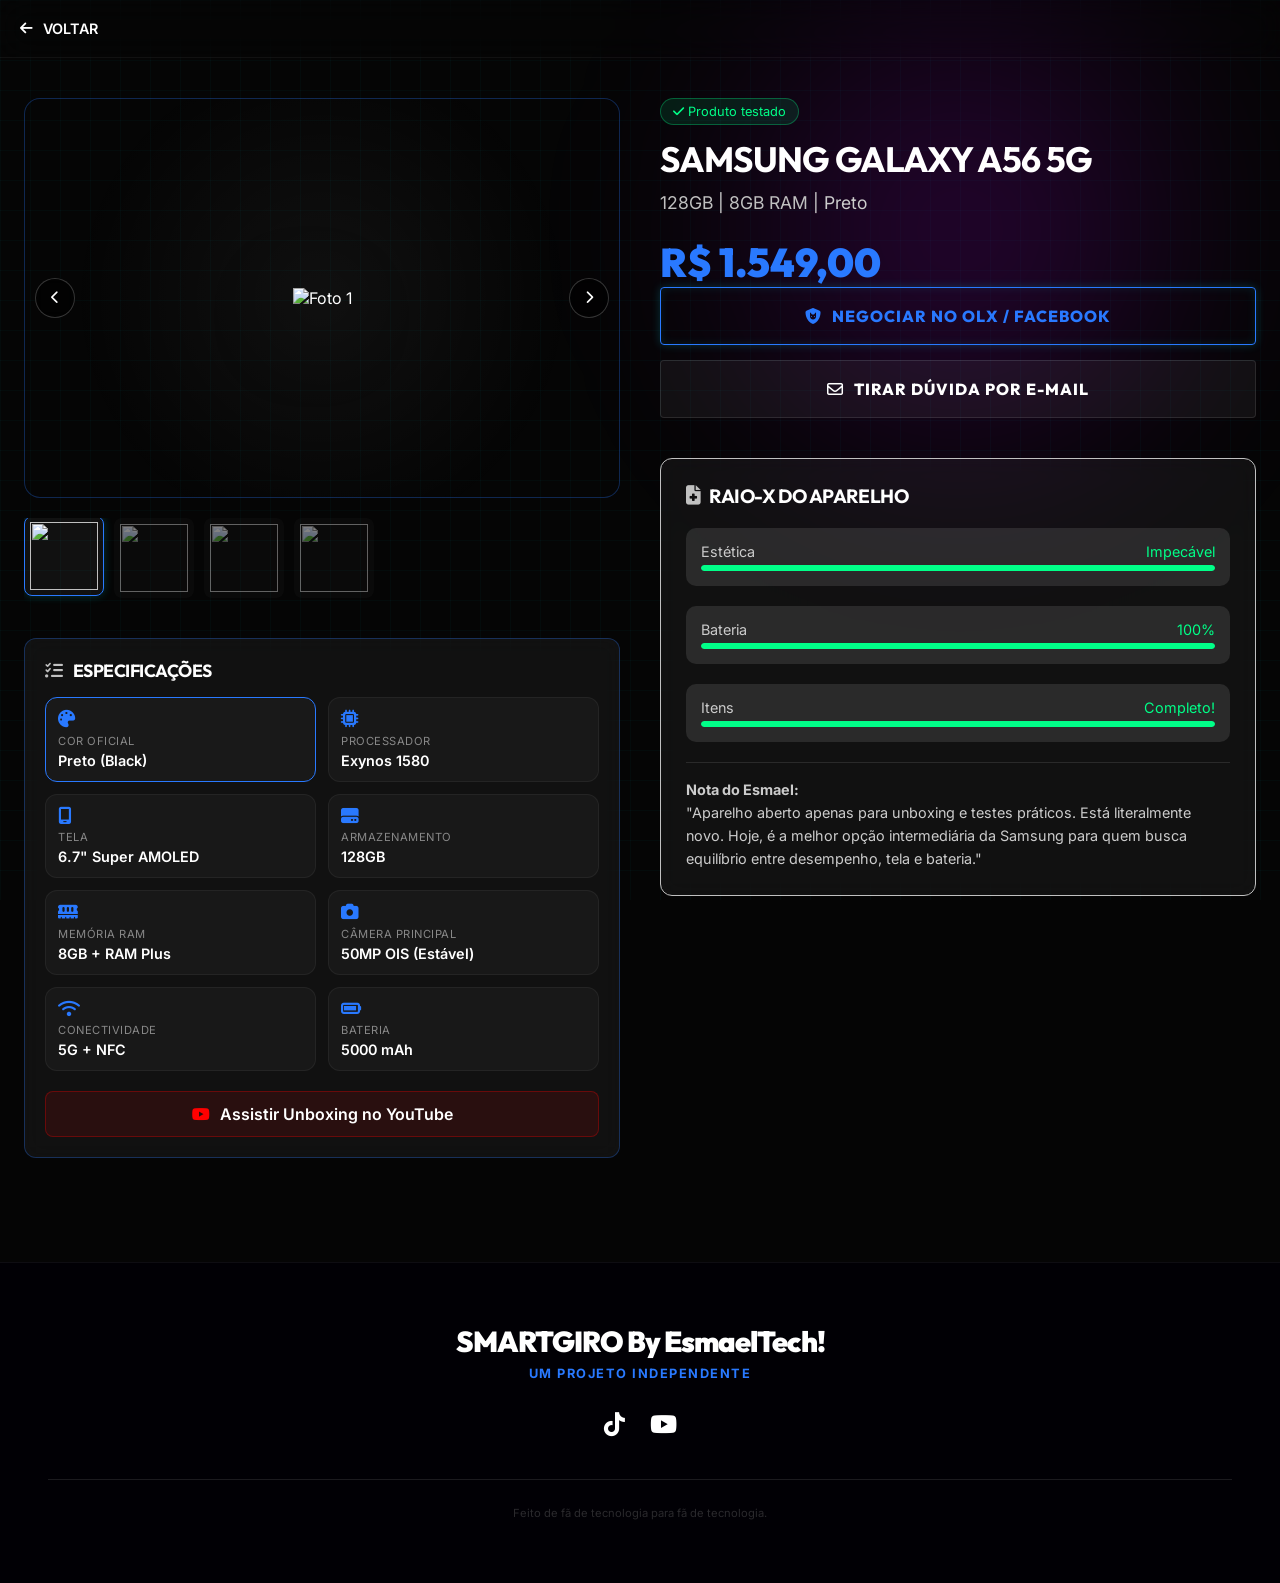
==== commit 450f74b1: "Add files via upload" ====
--- a/A56_5G.html
+++ b/A56_5G.html
@@ -150,19 +150,19 @@
                     <button class="carousel-btn prev" id="prevBtn"><i class="fa-solid fa-chevron-left"></i></button>
                     
                     <div class="main-photo-item active">
-                        <img src="https://media.alou.cv/media/assets%2F7%20SmartphoneSamsung%20Galaxy%20A56%20-%205G_ALOU%201.png" alt="Foto 1">
+                        <img src="img/20260118_181838.jpg" alt="Foto 1">
                     </div>
                     
                     <div class="main-photo-item">
-                        <img src="https://assets.mlcdn.com.br/conteudoproduto/24/240094900/Canaltech/images/product.png" alt="Foto 2">
+                        <img src="img/20260118_181609.jpg" alt="Foto 2">
                     </div>
                     
                     <div class="main-photo-item">
-                        <img src="https://media.flixcar.com/webp/synd-asset/Samsung-318165662-br-galaxy-a56-5g-sm-a566-sm-a566ezkczto-545388740--Download-Source--zoom.png" alt="Foto 3">
+                        <img src="img/20260118_180744 (1).jpg" alt="Foto 3">
                     </div>
                     
                     <div class="main-photo-item">
-                        <img src="https://images.samsung.com/is/image/samsung/p6pim/br/sm-a566ezkazto/gallery/br-galaxy-a56-5g-sm-a566-540642-sm-a566ezkazto-545718295?$Q90_1248_936_F_PNG$" alt="Foto 4">
+                        <img src="img/20260118_151439.jpg" alt="Foto 4">
                     </div>
 
                     <button class="carousel-btn next" id="nextBtn"><i class="fa-solid fa-chevron-right"></i></button>
@@ -170,17 +170,18 @@
                 
                 <div class="gallery-thumbs" id="thumbsContainer">
                     <div class="thumb active">
-                        <img src="https://media.alou.cv/media/assets%2F7%20SmartphoneSamsung%20Galaxy%20A56%20-%205G_ALOU%201.png">
+                        <img src="img/20260118_181838.jpg">
                     </div>
                     <div class="thumb">
-                        <img src="https://assets.mlcdn.com.br/conteudoproduto/24/240094900/Canaltech/images/product.png">
+                        <img src="img/20260118_181609.jpg">
                     </div>
                     <div class="thumb">
-                        <img src="https://media.flixcar.com/webp/synd-asset/Samsung-318165662-br-galaxy-a56-5g-sm-a566-sm-a566ezkczto-545388740--Download-Source--zoom.png">
+                        <img src="img/20260118_180744 (1).jpg">
                     </div>
                     <div class="thumb">
-                        <img src="https://images.samsung.com/is/image/samsung/p6pim/br/sm-a566ezkazto/gallery/br-galaxy-a56-5g-sm-a566-540642-sm-a566ezkazto-545718295?$Q90_1248_936_F_PNG$">
-                    </div>
+                        <img src="img/20260118_151439.jpg">
+                    </div>
+                    
                 </div>
 
                 <div class="tech-card" style="margin-top: 30px; padding: 20px;">
@@ -197,17 +198,17 @@
                         <div class="spec-item">
                             <i class="fa-solid fa-microchip"></i>
                             <span class="spec-label">Processador</span>
-                            <span class="spec-value">Exynos (Octa-Core)</span>
+                            <span class="spec-value">Exynos 1580</span>
                         </div>
                         <div class="spec-item">
                             <i class="fa-solid fa-mobile-screen"></i>
                             <span class="spec-label">Tela</span>
-                            <span class="spec-value">6.6" Super AMOLED</span>
+                            <span class="spec-value">6.7" Super AMOLED</span>
                         </div>
                         <div class="spec-item">
                             <i class="fa-solid fa-hard-drive"></i>
                             <span class="spec-label">Armazenamento</span>
-                            <span class="spec-value">128GB (Expansível)</span>
+                            <span class="spec-value">128GB</span>
                         </div>
                         <div class="spec-item">
                             <i class="fa-solid fa-memory"></i>
@@ -222,7 +223,7 @@
                         <div class="spec-item">
                             <i class="fa-solid fa-wifi"></i>
                             <span class="spec-label">Conectividade</span>
-                            <span class="spec-value">5G + NFC (Paga Aprox.)</span>
+                            <span class="spec-value">5G + NFC</span>
                         </div>
                         <div class="spec-item">
                             <i class="fa-solid fa-battery-full"></i>
@@ -232,7 +233,7 @@
                         
                     </div>
                     
-                    <a href="https://youtu.be/XCUYthJsktY" target="_blank" style="display: flex; align-items: center; justify-content: center; gap: 10px; background: rgba(255, 0, 0, 0.1); border: 1px solid rgba(255, 0, 0, 0.3); padding: 12px; border-radius: 8px; margin-top: 20px; text-decoration: none; color: white; font-weight: 600; transition: 0.3s;">
+                    <a href="https://youtu.be/X7VO6_P9ES0?si=A187KuJ-ATbs06Ln" target="_blank" style="display: flex; align-items: center; justify-content: center; gap: 10px; background: rgba(255, 0, 0, 0.1); border: 1px solid rgba(255, 0, 0, 0.3); padding: 12px; border-radius: 8px; margin-top: 20px; text-decoration: none; color: white; font-weight: 600; transition: 0.3s;">
                         <i class="fa-brands fa-youtube" style="color: red;"></i> Assistir Unboxing no YouTube
                     </a>
                 </div>
@@ -296,7 +297,7 @@
 
     <footer style="background: #010005; padding: 60px 24px; text-align: center; border-top: 1px solid rgba(255,255,255,0.05);">
         <div class="container">
-            <div class="brand" style="font-size: 1.8rem; margin-bottom: 5px;">SmartGiro By EsmaelTech!</div>
+            <div class="brand" style="font-size: 1.8rem; margin-bottom: 5px;">SMARTGIRO By EsmaelTech!</div>
             
             <p style="color: var(--neon-cyan); font-size: 0.8rem; letter-spacing: 1.5px; margin-bottom: 25px; font-weight: 700; text-transform: uppercase;">
                 Um Projeto Independente
@@ -371,5 +372,4 @@
     
     <script src="script.js"></script>
 </body>
-
-</html>
+</html>
--- a/style.css
+++ b/style.css
@@ -2,31 +2,33 @@
    1. VARIÁVEIS E RESET (DESIGN SYSTEM)
    ========================================= */
 :root {
-    --bg-main: #050505;           /* Mantido: Preto quase absoluto */
-    --neon-cyan: #2979ff;         /* NOVO: Azul Royal Vibrante */
-    --neon-purple: #c0c0c0;       /* Mantido: Prata / Platina */
+    --bg-main: #050505;           
+    --neon-cyan: #2979ff;         
+    --neon-purple: #c0c0c0;       
     --text-light: #ffffff;
     --text-dim: #888888;
     
-    /* Ajustei o degradê para ir do Azul Claro para um Azul mais escuro */
     --grad-tech: linear-grad(135deg, var(--neon-cyan), #004ecb); 
-    
-    /* Brilho azulado suave */
     --grad-glow: radial-gradient(circle at center, rgba(41, 121, 255, 0.2) 0%, rgba(0,0,0,0) 70%);
     
     --glass-bg: rgba(255, 255, 255, 0.05);
-    /* A borda agora acompanha o azul */
     --glass-border: 1px solid rgba(41, 121, 255, 0.3); 
     --glass-blur: blur(10px);
 }
+
 * { margin: 0; padding: 0; box-sizing: border-box; }
+
+/* --- CORREÇÃO 1: TRAVA GERAL DE ROLAGEM HORIZONTAL --- */
+html, body {
+    width: 100%;
+    overflow-x: hidden; /* Isso impede que a tela 'dance' para os lados */
+    position: relative;
+}
 
 body {
     background-color: var(--bg-main);
     color: var(--text-light);
     font-family: 'Inter', sans-serif;
-    overflow-x: hidden;
-    position: relative;
 }
 
 /* Fundo Animado */
@@ -35,10 +37,14 @@
     background-image: linear-gradient(rgba(0, 243, 255, 0.05) 1px, transparent 1px), linear-gradient(90deg, rgba(0, 243, 255, 0.05) 1px, transparent 1px);
     background-size: 30px 30px; z-index: -2; animation: gridMove 60s linear infinite; opacity: 0.6;
 }
+
+/* --- CORREÇÃO 2: LIMITAR O BRILHO LATERAL --- */
 body::after {
-    content: ''; position: fixed; top: -10%; right: -10%; width: 50vw; height: 50vw;
+    content: ''; position: fixed; top: -10%; right: 0; /* Mudei de -10% para 0 para garantir */
+    width: 50vw; height: 50vw;
     background: radial-gradient(circle, rgba(189, 0, 255, 0.2) 0%, transparent 70%);
     filter: blur(80px); z-index: -1; animation: pulseGlow 10s ease-in-out infinite alternate;
+    pointer-events: none; /* Garante que não interfira no touch */
 }
 
 @keyframes gridMove { 0% { background-position: 0 0; } 100% { background-position: 0 600px; } }
@@ -61,6 +67,8 @@
 
 /* Hero */
 .hero { padding: 110px 24px 60px; text-align: center; position: relative; }
+
+/* Partículas */
 .particles-container { position: absolute; top: 0; left: 0; width: 100%; height: 100%; overflow: hidden; z-index: -1; pointer-events: none; }
 .particle { position: absolute; bottom: -10px; width: 4px; height: 4px; background: var(--neon-cyan); border-radius: 50%; opacity: 0; animation: riseUp 8s infinite linear; }
 .particle:nth-child(2) { background: var(--neon-purple); }
@@ -77,40 +85,37 @@
 .hero-subtitle { font-size: 1.1rem; color: var(--text-dim); font-weight: 300; margin-bottom: 20px; }
 
 /* Produto */
-.product-showcase { position: relative; width: 100%; max-width: 340px; margin: 20px auto 50px; z-index: 2; display: flex; justify-content: center; align-items: center; overflow: visible; }
+.product-showcase { 
+    position: relative; width: 100%; max-width: 340px; margin: 20px auto 50px; z-index: 2; 
+    display: flex; justify-content: center; align-items: center; overflow: visible; 
+}
 .product-glow { position: absolute; top: 50%; left: 50%; transform: translate(-50%, -50%); width: 120%; height: 120%; background: var(--grad-glow); filter: blur(50px); z-index: -1; animation: pulseGlow 5s infinite alternate; }
 .product-image-real { width: 100%; height: auto; display: block; filter: drop-shadow(0 25px 50px rgba(0,0,0,0.8)); transform: rotate(-5deg) scale(0.95); transition: transform 0.6s cubic-bezier(0.34, 1.56, 0.64, 1); }
 .hero:hover .product-image-real { transform: rotate(0deg) scale(1.02); }
 
 /* Badges */
 .float-badge { position: absolute; background: rgba(10, 20, 40, 0.8); backdrop-filter: blur(10px); border: 1px solid rgba(255, 255, 255, 0.15); padding: 10px 16px; border-radius: 12px; display: flex; align-items: center; gap: 10px; font-size: 0.8rem; font-weight: 600; color: white; box-shadow: 0 10px 25px rgba(0,0,0,0.4); z-index: 10; white-space: nowrap; }
+
+/* Posições Padrão (Desktop) - A correção mobile está no fim do arquivo */
 .badge-left { top: 15%; left: -10px; border-left: 3px solid #00ff88; animation: floatBob 4s ease-in-out infinite; }
 .badge-right { bottom: 20%; right: -10px; border-right: 3px solid var(--neon-cyan); animation: floatBob 5s ease-in-out infinite reverse; }
+
 @keyframes floatBob { 0%, 100% { transform: translateY(0); } 50% { transform: translateY(-12px); } }
 
 /* Botões */
 .btn {
     position: relative;
-    display: flex;
-    justify-content: center;
-    align-items: center;
-    padding: 18px 32px;
-    font-family: 'Outfit', sans-serif;
-    font-weight: 800;
-    text-transform: uppercase;
-    letter-spacing: 1px;
-    text-decoration: none;
-    border-radius: 4px;
-    overflow: hidden;
-    transition: 0.2s;
-    width: 100%;
-    border: none;
-    cursor: pointer;
-    pointer-events: auto !important; /* Reativa o clique no botão */
-    /* A MUDANÇA MÁGICA É AQUI: */
-    z-index: 500; /* Estava 1, aumentei para 100 para garantir que nada cubra ele */
-}
-.btn-neon:hover { box-shadow: 0 0 25px rgba(0, 243, 255, 0.6); color: black; background: var(--neon-cyan); }
+    display: flex; justify-content: center; align-items: center;
+    padding: 18px 32px; font-family: 'Outfit', sans-serif; font-weight: 800;
+    text-transform: uppercase; letter-spacing: 1px; text-decoration: none;
+    border-radius: 4px; overflow: hidden; transition: 0.2s; width: 100%;
+    border: none; cursor: pointer; pointer-events: auto !important; z-index: 500;
+}
+.btn-neon { background: transparent; color: var(--neon-cyan); border: 1px solid var(--neon-cyan); box-shadow: 0 0 10px rgba(0, 243, 255, 0.2), inset 0 0 10px rgba(0, 243, 255, 0.1); }
+.btn-neon::before { content: ''; position: absolute; top: 0; left: -100%; width: 100%; height: 100%; background: linear-gradient(90deg, transparent, rgba(0, 243, 255, 0.4), transparent); transition: 0.5s; z-index: -1; }
+.btn-neon:hover { box-shadow: 0 0 25px rgba(0, 243, 255, 0.6); color: black; background: var(--neon-cyan); border-color: transparent; }
+.btn-neon:hover::before { left: 100%; }
+
 .pulse-btn { animation: softPulse 2.5s infinite; }
 @keyframes softPulse { 0% { box-shadow: 0 0 0 0 rgba(0, 243, 255, 0.4); } 70% { box-shadow: 0 0 0 15px rgba(0, 243, 255, 0); } 100% { box-shadow: 0 0 0 0 rgba(0, 243, 255, 0); } }
 
@@ -143,581 +148,59 @@
 .btn-social { display: flex; align-items: center; justify-content: center; gap: 10px; width: 100%; padding: 14px; background: rgba(255,255,255,0.05); border: 1px solid rgba(255,255,255,0.1); color: white; text-decoration: none; border-radius: 12px; font-weight: 600; transition: 0.3s; }
 .btn-social:hover { background: rgba(255,255,255,0.1); border-color: var(--neon-purple); transform: translateY(-2px); }
 
+/* Estatísticas */
+.profile-stats-row { display: flex; align-items: center; justify-content: center; gap: 20px; margin-top: 15px; padding-top: 15px; border-top: 1px solid rgba(255, 255, 255, 0.1); width: 100%; }
+.p-stat { display: flex; align-items: center; gap: 10px; text-align: left; }
+.p-stat i { font-size: 1.5rem; background: rgba(255,255,255,0.05); padding: 8px; border-radius: 8px; }
+.p-number { display: block; font-family: 'Outfit', sans-serif; font-weight: 800; font-size: 1.2rem; color: white; line-height: 1; }
+.p-label { font-size: 0.75rem; color: var(--text-dim); text-transform: uppercase; letter-spacing: 0.5px; }
+.stat-divider { width: 1px; height: 30px; background: rgba(255,255,255,0.1); }
+
 /* Footer */
 footer { background: #010005; padding: 50px 24px; text-align: center; border-top: 1px solid rgba(255,255,255,0.05); }
 
 /* Animações */
 .reveal { opacity: 0; transform: translateY(30px) scale(0.95); transition: all 0.8s cubic-bezier(0.23, 1, 0.32, 1); }
 .reveal.active { opacity: 1; transform: translateY(0) scale(1); }
+
+/* Vitrine de Produtos */
+.products-grid { display: grid; grid-template-columns: repeat(auto-fit, minmax(300px, 1fr)); gap: 24px; margin-top: 40px; justify-content: center; }
+.product-card { background: var(--glass-bg); backdrop-filter: var(--glass-blur); border: var(--glass-border); border-radius: 16px; overflow: hidden; position: relative; transition: all 0.4s ease; display: flex; flex-direction: column; max-width: 400px; margin: 0 auto; width: 100%; }
+.product-card:hover { transform: translateY(-5px); border-color: var(--neon-cyan); box-shadow: 0 10px 30px -10px rgba(41, 121, 255, 0.3); }
+.product-thumb { width: 100%; height: 250px; position: relative; background: radial-gradient(circle, rgba(255,255,255,0.05) 0%, rgba(0,0,0,0.2) 100%); display: flex; align-items: center; justify-content: center; padding: 20px; overflow: hidden; }
+.product-thumb img { max-width: 90%; max-height: 100%; object-fit: contain; filter: drop-shadow(0 15px 30px rgba(0,0,0,0.6)); transition: transform 0.5s cubic-bezier(0.23, 1, 0.32, 1); }
+.product-card:hover .product-thumb img { transform: scale(1.08) rotate(-2deg); }
+.status-badge { position: absolute; top: 15px; right: 15px; padding: 6px 12px; border-radius: 50px; font-size: 0.75rem; font-weight: 800; text-transform: uppercase; letter-spacing: 1px; z-index: 10; backdrop-filter: blur(5px); background: rgba(0, 255, 136, 0.15); border: 1px solid #00ff88; color: #00ff88; box-shadow: 0 0 10px rgba(0, 255, 136, 0.2); }
+.product-card.sold { filter: grayscale(100%); opacity: 0.6; pointer-events: none; }
+.product-card.sold .status-badge { background: rgba(255, 50, 50, 0.15); border-color: #ff3333; color: #ff3333; filter: grayscale(0%); }
+.product-info { padding: 24px; display: flex; flex-direction: column; gap: 10px; }
+.product-title { font-size: 1.4rem; color: white; font-weight: 700; margin: 0; }
+.product-specs { display: flex; gap: 8px; flex-wrap: wrap; margin-bottom: 5px; }
+.product-specs span { background: rgba(255,255,255,0.08); padding: 4px 10px; border-radius: 6px; font-size: 0.8rem; color: #ccc; }
+.product-price { font-family: 'Outfit', sans-serif; font-size: 1.5rem; color: var(--neon-cyan); font-weight: 900; margin-top: 5px; margin-bottom: 15px; }
+
 /* =========================================
-   2. FUNDO ANIMADO (BACKGROUND VIVO)
+   3. CORREÇÃO ESPECÍFICA PARA CELULAR (IMPORTANTE)
    ========================================= */
-
-/* Grade (Grid) Cibernética */
-body::before {
-    content: '';
-    position: fixed;
-    top: 0; left: 0; width: 100%; height: 100%;
-    background-image: 
-        linear-gradient(rgba(0, 243, 255, 0.05) 1px, transparent 1px),
-        linear-gradient(90deg, rgba(0, 243, 255, 0.05) 1px, transparent 1px);
-    background-size: 30px 30px;
-    z-index: -2;
-    animation: gridMove 60s linear infinite;
-    opacity: 0.6;
-}
-
-/* Luzes Ambientais (Glow) */
-body::after {
-    content: '';
-    position: fixed;
-    top: -10%; right: -10%;
-    width: 50vw; height: 50vw;
-    background: radial-gradient(circle, rgba(189, 0, 255, 0.2) 0%, transparent 70%);
-    filter: blur(80px);
-    z-index: -1;
-    animation: pulseGlow 10s ease-in-out infinite alternate;
-}
-
-@keyframes gridMove { 0% { background-position: 0 0; } 100% { background-position: 0 600px; } }
-@keyframes pulseGlow { 0% { opacity: 0.5; transform: scale(1); } 100% { opacity: 1; transform: scale(1.1); } }
-
-/* =========================================
-   3. TIPOGRAFIA GERAL
-   ========================================= */
-h1, h2, h3 { font-family: 'Outfit', sans-serif; letter-spacing: -0.03em; text-transform: uppercase; }
-p { color: var(--text-dim); line-height: 1.6; font-size: 1rem; }
-
-.container { padding: 0 24px; max-width: 100%; }
-
-.highlight-text { 
-    background: var(--grad-tech); 
-    -webkit-background-clip: text; 
-    -webkit-text-fill-color: transparent; 
-    display: inline-block;
-}
-
-/* =========================================
-   4. HEADER E NAVEGAÇÃO
-   ========================================= */
-header {
-    padding: 20px 24px;
-    display: flex;
-    justify-content: space-between;
-    align-items: center;
-    position: fixed;
-    width: 100%;
-    top: 0;
-    z-index: 100;
-    background: rgba(3, 0, 20, 0.85); /* Mais escuro para leitura */
-    backdrop-filter: blur(15px);
-    border-bottom: 1px solid rgba(255,255,255,0.05);
-}
-.brand { font-family: 'Outfit', sans-serif; font-weight: 900; font-size: 1.2rem; letter-spacing: -1px; }
-.brand span { color: var(--neon-cyan); }
-
-/* =========================================
-   5. HERO SECTION (A PARTE PRINCIPAL)
-   ========================================= */
-.hero {
-    padding: 110px 24px 60px; /* Padding top compensa o header fixo */
-    text-align: center;
-    position: relative;
-    /* overflow: hidden; -> Removido para os badges não cortarem se saírem da tela */
-}
-
-/* Partículas Flutuantes de Fundo */
-.particles-container {
-    position: absolute;
-    top: 0; left: 0; width: 100%; height: 100%;
-    overflow: hidden;
-    z-index: -1;
-    pointer-events: none;
-}
-
-.particle {
-    position: absolute;
-    bottom: -10px;
-    width: 4px; height: 4px;
-    background: var(--neon-cyan);
-    border-radius: 50%;
-    opacity: 0;
-    animation: riseUp 8s infinite linear;
-}
-.particle:nth-child(1) { left: 10%; animation-duration: 5s; animation-delay: 0s; }
-.particle:nth-child(2) { left: 30%; animation-duration: 7s; animation-delay: 2s; background: var(--neon-purple); }
-.particle:nth-child(3) { left: 70%; animation-duration: 4s; animation-delay: 1s; }
-.particle:nth-child(4) { left: 90%; animation-duration: 6s; animation-delay: 3s; background: var(--neon-purple); }
-
-@keyframes riseUp {
-    0% { bottom: -10px; opacity: 0; }
-    20% { opacity: 0.6; }
-    80% { opacity: 0.6; }
-    100% { bottom: 100%; opacity: 0; }
-}
-
-/* Elementos de Texto da Hero */
-.pill-badge {
-    display: inline-block;
-    padding: 6px 16px;
-    background: rgba(255, 255, 255, 0.08);
-    border: 1px solid rgba(255, 255, 255, 0.15);
-    border-radius: 50px;
-    font-size: 0.75rem;
-    font-weight: 700;
-    text-transform: uppercase;
-    letter-spacing: 1.5px;
-    margin-bottom: 15px;
-    color: var(--neon-cyan);
-    box-shadow: 0 0 15px rgba(0, 243, 255, 0.1);
-}
-
-.hero-title {
-    font-size: clamp(2.5rem, 11vw, 4.5rem); /* Título Inteligente */
-    line-height: 0.95;
-    font-weight: 900;
-    margin-bottom: 10px;
-    color: white;
-}
-
-.hero-subtitle {
-    font-size: 1.1rem;
-    color: var(--text-dim);
-    font-weight: 300;
-    margin-bottom: 20px;
-}
-
-/* Container do Produto e Imagem */
-.product-showcase {
-    position: relative;
-    width: 100%;
-    max-width: 340px; 
-    margin: 20px auto 50px;
-    z-index: 2;
-    display: flex;
-    justify-content: center;
-    align-items: center;
-    overflow: visible; /* Permite que os badges saiam da caixa */
-}
-
-.product-glow {
-    position: absolute;
-    top: 50%; left: 50%;
-    transform: translate(-50%, -50%);
-    width: 120%; height: 120%;
-    background: var(--grad-glow);
-    filter: blur(50px);
-    z-index: -1;
-    animation: pulseGlow 5s infinite alternate;
-}
-
-.product-image-real {
-    width: 100%;
-    height: auto;
-    display: block;
-    filter: drop-shadow(0 25px 50px rgba(0,0,0,0.8));
-    transform: rotate(-5deg) scale(0.95);
-    transition: transform 0.6s cubic-bezier(0.34, 1.56, 0.64, 1);
-}
-.hero:hover .product-image-real { transform: rotate(0deg) scale(1.02); }
-
-/* Badges Flutuantes (Cards de Vidro) */
-.float-badge {
-    position: absolute;
-    background: rgba(10, 20, 40, 0.8);
-    backdrop-filter: blur(10px);
-    border: 1px solid rgba(255, 255, 255, 0.15);
-    padding: 10px 16px;
-    border-radius: 12px;
-    display: flex;
-    align-items: center;
-    gap: 10px;
-    font-size: 0.8rem;
-    font-weight: 600;
-    color: white;
-    box-shadow: 0 10px 25px rgba(0,0,0,0.4);
-    z-index: 10;
-    white-space: nowrap;
-}
-
-.badge-left {
-    top: 15%;
-    left: -10px;
-    border-left: 3px solid #00ff88;
-    animation: floatBob 4s ease-in-out infinite;
-}
-
-.badge-right {
-    bottom: 20%;
-    right: -10px;
-    border-right: 3px solid var(--neon-cyan);
-    animation: floatBob 5s ease-in-out infinite reverse;
-}
-
-@keyframes floatBob {
-    0%, 100% { transform: translateY(0); }
-    50% { transform: translateY(-12px); }
-}
-
-/* =========================================
-   6. BOTÕES
-   ========================================= */
-.btn {
-    position: relative;
-    display: flex;
-    justify-content: center;
-    align-items: center;
-    padding: 18px 32px;
-    font-family: 'Outfit', sans-serif;
-    font-weight: 800;
-    text-transform: uppercase;
-    letter-spacing: 1px;
-    text-decoration: none;
-    border-radius: 4px;
-    overflow: hidden;
-    transition: 0.4s;
-    width: 100%;
-    border: none;
-    cursor: pointer;
-    z-index: 1;
-}
-
-.btn-neon {
-    background: transparent;
-    color: var(--neon-cyan);
-    border: 1px solid var(--neon-cyan);
-    box-shadow: 0 0 10px rgba(0, 243, 255, 0.2), inset 0 0 10px rgba(0, 243, 255, 0.1);
-}
-
-.btn-neon::before {
-    content: '';
-    position: absolute;
-    top: 0; left: -100%;
-    width: 100%; height: 100%;
-    background: linear-gradient(90deg, transparent, rgba(0, 243, 255, 0.4), transparent);
-    transition: 0.5s;
-    z-index: -1;
-}
-
-.btn-neon:hover {
-    box-shadow: 0 0 25px rgba(0, 243, 255, 0.6);
-    color: black;
-    background: var(--neon-cyan);
-    border-color: transparent;
-}
-.btn-neon:hover::before { left: 100%; }
-
-/* Efeito Pulsante no Botão Principal */
-.pulse-btn { animation: softPulse 2.5s infinite; }
-
-@keyframes softPulse {
-    0% { box-shadow: 0 0 0 0 rgba(0, 243, 255, 0.4); }
-    70% { box-shadow: 0 0 0 15px rgba(0, 243, 255, 0); }
-    100% { box-shadow: 0 0 0 0 rgba(0, 243, 255, 0); }
-}
-
-/* =========================================
-   7. SEÇÃO DE CARDS (DIFERENCIAIS)
-   ========================================= */
-.tech-card {
-    background: var(--glass-bg);
-    backdrop-filter: var(--glass-blur);
-    border: var(--glass-border);
-    padding: 30px;
-    border-radius: 12px;
-    margin-bottom: 24px;
-    position: relative;
-    overflow: hidden;
-    transition: 0.3s;
-}
-
-.tech-card:hover {
-    border-color: var(--neon-cyan);
-    transform: translateY(-5px);
-    box-shadow: 0 10px 20px -10px rgba(0, 243, 255, 0.3);
-}
-
-.tech-card::after {
-    content: ''; position: absolute; top: 0; left: 0;
-    width: 50px; height: 50px;
-    background: linear-gradient(135deg, rgba(255,255,255,0.1) 0%, transparent 50%);
-    pointer-events: none;
-}
-
-.card-icon-neon {
-    font-size: 2.5rem;
-    margin-bottom: 20px;
-    background: var(--grad-tech);
-    -webkit-background-clip: text;
-    -webkit-text-fill-color: transparent;
-    filter: drop-shadow(0 0 8px rgba(0, 243, 255, 0.3));
-}
-
-h2 { font-size: 2rem; font-weight: 800; margin-bottom: 25px; }
-
-/* =========================================
-   8. TIMELINE (COMO FUNCIONA)
-   ========================================= */
-.timeline-step {
-    display: flex;
-    align-items: flex-start;
-    margin-bottom: 40px;
-    position: relative;
-}
-
-.timeline-step:not(:last-child)::before {
-    content: '';
-    position: absolute;
-    left: 24px;
-    top: 50px;
-    height: calc(100% - 10px);
-    width: 2px;
-    background: linear-gradient(to bottom, var(--neon-cyan), transparent);
-    z-index: -1;
-}
-
-.step-marker {
-    flex-shrink: 0;
-    width: 50px; height: 50px;
-    background: rgba(0, 243, 255, 0.1);
-    border: 1px solid var(--neon-cyan);
-    border-radius: 50%;
-    display: flex;
-    align-items: center;
-    justify-content: center;
-    font-weight: 900;
-    color: var(--neon-cyan);
-    margin-right: 20px;
-    box-shadow: 0 0 15px rgba(0, 243, 255, 0.2);
-}
-
-/* =========================================
-   9. AUTORIDADE & FOOTER
-   ========================================= */
-.creator-profile {
-    display: flex;
-    align-items: center;
-    gap: 20px;
-    margin-top: 30px;
-    text-align: left;
-    background: linear-gradient(90deg, rgba(0,243,255,0.05), transparent);
-    padding: 20px;
-    border-radius: 12px;
-    border-left: 3px solid var(--neon-cyan);
-}
-
-.creator-img {
-    width: 80px; height: 80px;
-    border-radius: 50%;
-    background: #1a1a2e;
-    border: 2px solid var(--neon-purple);
-    background-image: url('https://placehold.co/80x80/1a1a2e/bd00ff.png?text=ES'); 
-    background-size: cover;
-    flex-shrink: 0;
-}
-
-footer {
-    background: #010005;
-    padding: 50px 24px 100px;
-    text-align: center;
-    border-top: 1px solid rgba(255,255,255,0.05);
-}
-
-.floating-bar {
-    position: fixed;
-    bottom: 0; left: 0; width: 100%;
-    padding: 15px 24px;
-    background: rgba(3, 0, 20, 0.9);
-    backdrop-filter: blur(20px);
-    border-top: 1px solid var(--neon-cyan);
-    z-index: 99;
-    animation: slideUp 0.8s cubic-bezier(0.23, 1, 0.32, 1) forwards;
-}
-
-@keyframes slideUp { from { transform: translateY(100%); } to { transform: translateY(0%); } }
-
-/* =========================================
-   10. ANIMAÇÕES DE ENTRADA (SCROLL REVEAL)
-   ========================================= */
-.reveal {
-    opacity: 0;
-    transform: translateY(30px) scale(0.95);
-    transition: all 0.8s cubic-bezier(0.23, 1, 0.32, 1);
-}
-.reveal.active { opacity: 1; transform: translateY(0) scale(1); }
-
-/* Ajuste para telas MUITO pequenas (iPhone SE / Galaxy S antigos) */
-@media (max-width: 360px) {
+@media (max-width: 480px) {
+    /* 1. Título menor para não estourar */
     .hero-title { font-size: 2.2rem; }
+
+    /* 2. Forçar os Badges para dentro da tela */
+    .badge-left {
+        left: 0; /* Remove o -10px */
+        top: 10%;
+    }
+    .badge-right {
+        right: 0; /* Remove o -10px */
+        bottom: 15%;
+    }
+    
+    /* 3. Ajuste fino nos textos dos badges */
     .float-badge { padding: 8px 12px; font-size: 0.75rem; }
-    .badge-left { left: -5px; }
-    .badge-right { right: -5px; }
-}
-/* --- ESTILOS DOS NÚMEROS DE AUTORIDADE --- */
-
-.profile-stats-row {
-    display: flex;
-    align-items: center;
-    justify-content: center;
-    gap: 20px;
-    margin-top: 15px;
-    padding-top: 15px;
-    border-top: 1px solid rgba(255, 255, 255, 0.1); /* Linha fina separando da bio */
-    width: 100%;
-}
-
-.p-stat {
-    display: flex;
-    align-items: center;
-    gap: 10px;
-    text-align: left;
-}
-
-.p-stat i {
-    font-size: 1.5rem; /* Tamanho do ícone do TikTok/Olho */
-    background: rgba(255,255,255,0.05);
-    padding: 8px;
-    border-radius: 8px;
-}
-
-.p-number {
-    display: block;
-    font-family: 'Outfit', sans-serif;
-    font-weight: 800;
-    font-size: 1.2rem;
-    color: white;
-    line-height: 1;
-}
-
-.p-label {
-    font-size: 0.75rem;
-    color: var(--text-dim);
-    text-transform: uppercase;
-    letter-spacing: 0.5px;
-}
-
-/* Linha vertical separando os números */
-.stat-divider {
-    width: 1px;
-    height: 30px;
-    background: rgba(255,255,255,0.1);
-}
-
-/* Ajuste Mobile: Se a tela for muito pequena, diminui um pouco */
-@media (max-width: 360px) {
+
+    /* 4. Ajuste das estatísticas do perfil */
     .profile-stats-row { gap: 10px; }
     .p-number { font-size: 1rem; }
     .p-stat i { font-size: 1.2rem; padding: 6px; }
 }
-/* =========================================
-   VITRINE DE PRODUTOS (ESTOQUE)
-   ========================================= */
-
-/* Grid que organiza os produtos (mesmo com 1, mantém a estrutura) */
-.products-grid {
-    display: grid;
-    /* Cria colunas automáticas: se tiver 1, centraliza; se tiver 3, lado a lado */
-    grid-template-columns: repeat(auto-fit, minmax(300px, 1fr)); 
-    gap: 24px;
-    margin-top: 40px;
-    justify-content: center; /* Centraliza se tiver poucos itens */
-}
-
-/* O Cartão do Produto */
-.product-card {
-    background: var(--glass-bg);
-    backdrop-filter: var(--glass-blur);
-    border: var(--glass-border);
-    border-radius: 16px;
-    overflow: hidden;
-    position: relative;
-    transition: all 0.4s ease;
-    display: flex;
-    flex-direction: column;
-    max-width: 400px; /* Limita largura para não ficar gigante se estiver sozinho */
-    margin: 0 auto;   /* Centraliza o card */
-    width: 100%;
-}
-
-/* Efeito ao passar o mouse */
-.product-card:hover {
-    transform: translateY(-5px);
-    border-color: var(--neon-cyan);
-    box-shadow: 0 10px 30px -10px rgba(41, 121, 255, 0.3);
-}
-
-/* Área da Foto */
-.product-thumb {
-    width: 100%;
-    height: 250px; /* Altura da área da foto */
-    position: relative;
-    background: radial-gradient(circle, rgba(255,255,255,0.05) 0%, rgba(0,0,0,0.2) 100%);
-    display: flex;
-    align-items: center;
-    justify-content: center;
-    padding: 20px;
-    overflow: hidden;
-}
-
-.product-thumb img {
-    max-width: 90%;
-    max-height: 100%;
-    object-fit: contain;
-    filter: drop-shadow(0 15px 30px rgba(0,0,0,0.6));
-    transition: transform 0.5s cubic-bezier(0.23, 1, 0.32, 1);
-}
-
-.product-card:hover .product-thumb img {
-    transform: scale(1.08) rotate(-2deg);
-}
-
-/* Etiqueta de Status (Disponível/Vendido) */
-.status-badge {
-    position: absolute;
-    top: 15px; right: 15px;
-    padding: 6px 12px;
-    border-radius: 50px;
-    font-size: 0.75rem; font-weight: 800;
-    text-transform: uppercase; letter-spacing: 1px;
-    z-index: 10;
-    backdrop-filter: blur(5px);
-    background: rgba(0, 255, 136, 0.15);
-    border: 1px solid #00ff88;
-    color: #00ff88;
-    box-shadow: 0 0 10px rgba(0, 255, 136, 0.2);
-}
-
-/* Variação para produto VENDIDO (Cinza) */
-.product-card.sold {
-    filter: grayscale(100%);
-    opacity: 0.6;
-    pointer-events: none;
-}
-.product-card.sold .status-badge {
-    background: rgba(255, 50, 50, 0.15);
-    border-color: #ff3333;
-    color: #ff3333;
-    filter: grayscale(0%);
-}
-
-/* Informações */
-.product-info { padding: 24px; display: flex; flex-direction: column; gap: 10px; }
-.product-title { font-size: 1.4rem; color: white; font-weight: 700; margin: 0; }
-
-.product-specs {
-    display: flex; gap: 8px; flex-wrap: wrap; margin-bottom: 5px;
-}
-.product-specs span {
-    background: rgba(255,255,255,0.08);
-    padding: 4px 10px; border-radius: 6px;
-    font-size: 0.8rem; color: #ccc;
-}
-
-.product-price {
-    font-family: 'Outfit', sans-serif;
-    font-size: 1.5rem;
-    color: var(--neon-cyan);
-    font-weight: 900;
-    margin-top: 5px;
-    margin-bottom: 15px;
-}
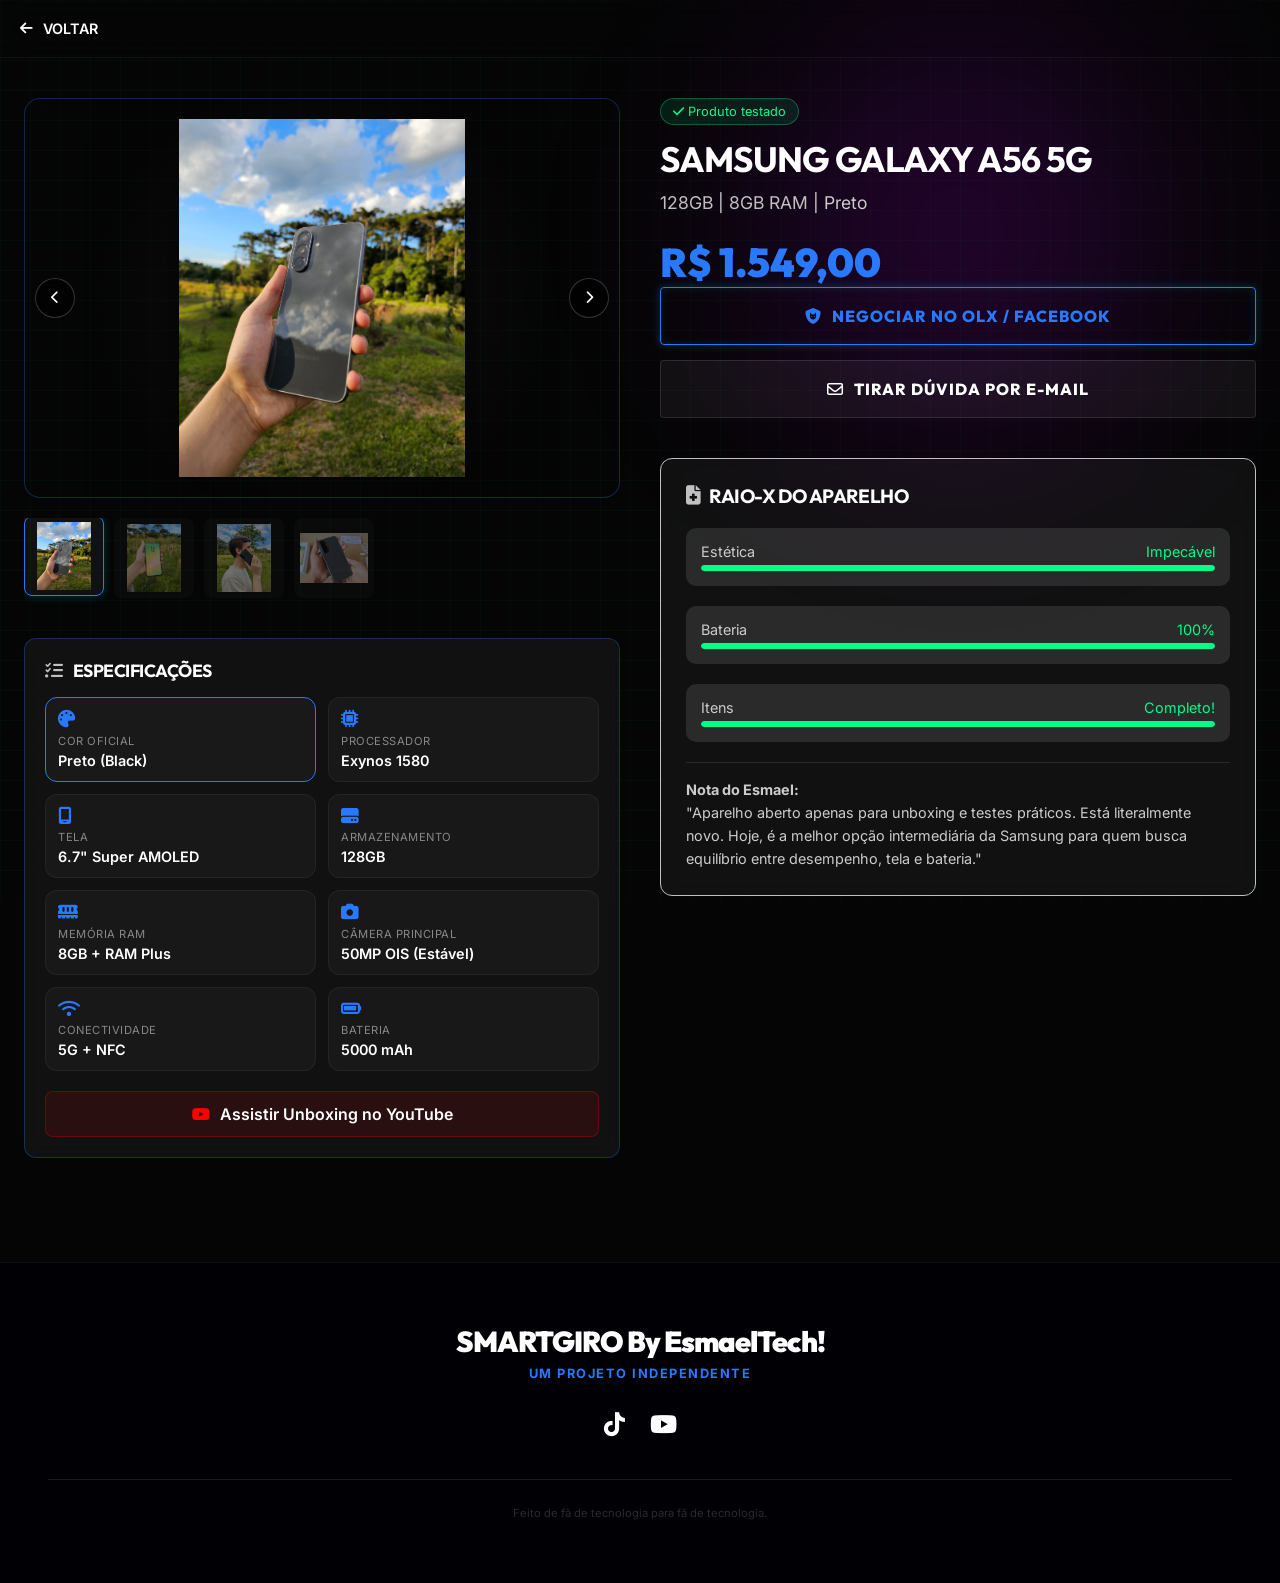
==== commit 4dba82aa: "Update A56_5G.html" ====
--- a/A56_5G.html
+++ b/A56_5G.html
@@ -256,7 +256,7 @@
 
                 <div style="display: flex; flex-direction: column; gap: 15px; margin-bottom: 40px;">
                     
-                    <a href="LINK_DO_SEU_ANUNCIO_NO_FACEBOOK" target="_blank" class="btn btn-neon pulse-btn">
+                    <a href="https://www.facebook.com/share/1BTVh2bMzo/" target="_blank" class="btn btn-neon pulse-btn">
                         <i class="fa-solid fa-shield-cat" style="margin-right: 10px;"></i> NEGOCIAR NO OLX / FACEBOOK
                     </a>
                     
@@ -372,4 +372,5 @@
     
     <script src="script.js"></script>
 </body>
-</html>+
+</html>
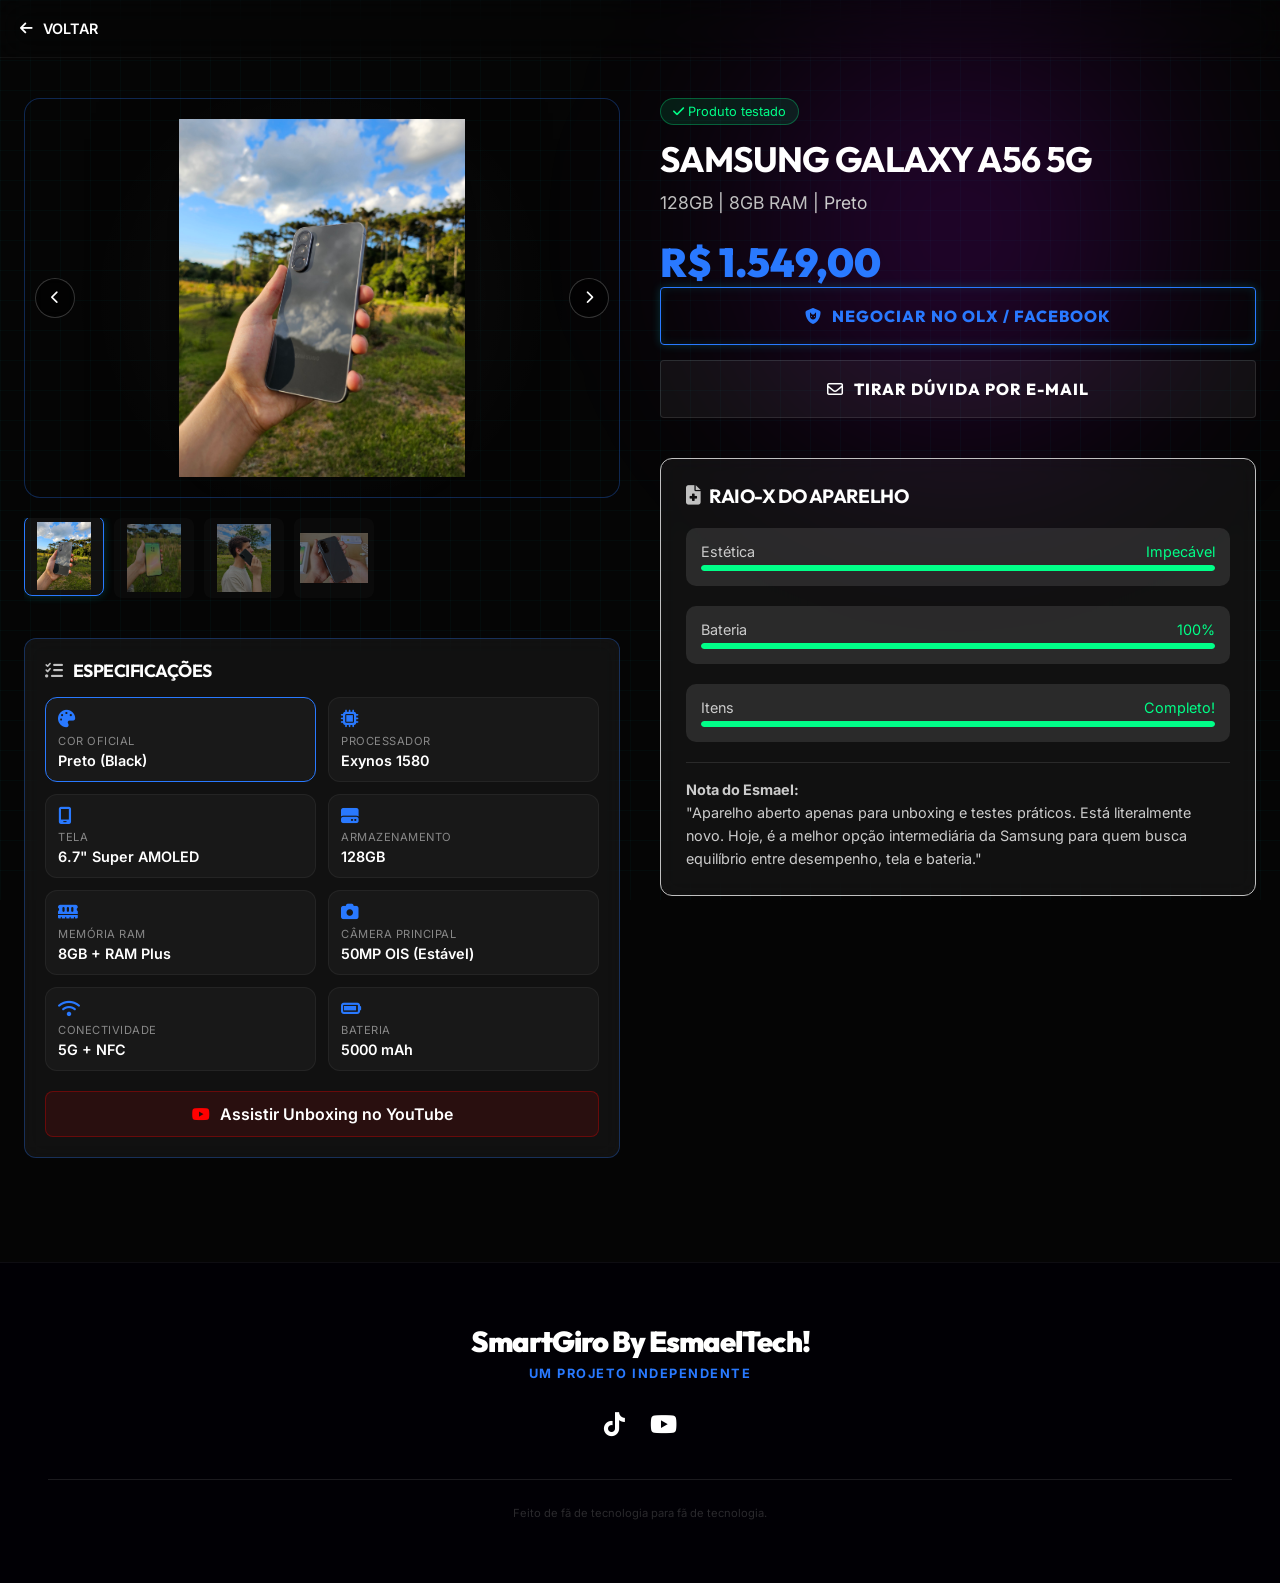
==== commit 5f48d460: "Update A56_5G.html" ====
--- a/A56_5G.html
+++ b/A56_5G.html
@@ -297,7 +297,7 @@
 
     <footer style="background: #010005; padding: 60px 24px; text-align: center; border-top: 1px solid rgba(255,255,255,0.05);">
         <div class="container">
-            <div class="brand" style="font-size: 1.8rem; margin-bottom: 5px;">SMARTGIRO By EsmaelTech!</div>
+            <div class="brand" style="font-size: 1.8rem; margin-bottom: 5px;">SmartGiro By EsmaelTech!</div>
             
             <p style="color: var(--neon-cyan); font-size: 0.8rem; letter-spacing: 1.5px; margin-bottom: 25px; font-weight: 700; text-transform: uppercase;">
                 Um Projeto Independente
@@ -374,3 +374,4 @@
 </body>
 
 </html>
+
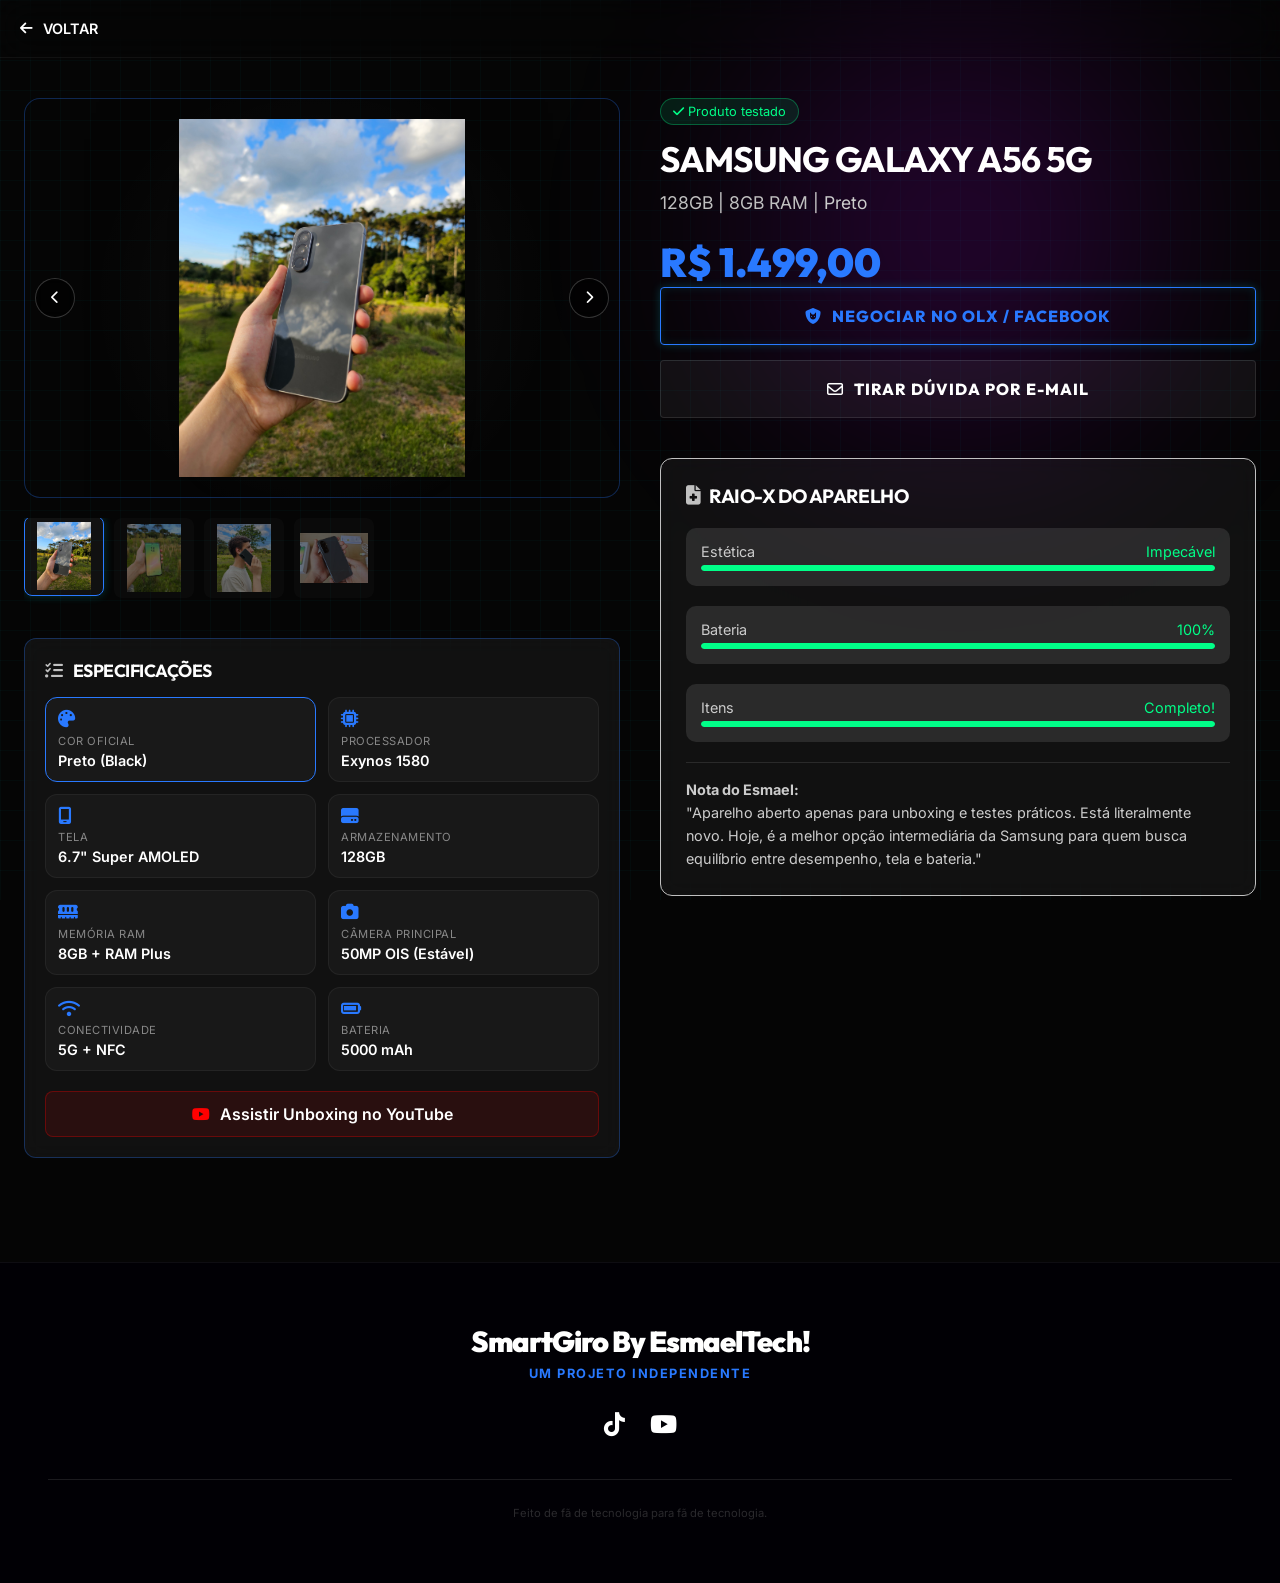
==== commit e28c709c: "Update A56_5G.html" ====
--- a/A56_5G.html
+++ b/A56_5G.html
@@ -251,7 +251,7 @@
                     Preto
                 </p>
 
-                <div class="detail-price">R$ 1.549,00</div>
+                <div class="detail-price">R$ 1.499,00</div>
                 
 
                 <div style="display: flex; flex-direction: column; gap: 15px; margin-bottom: 40px;">
@@ -375,3 +375,4 @@
 
 </html>
 
+
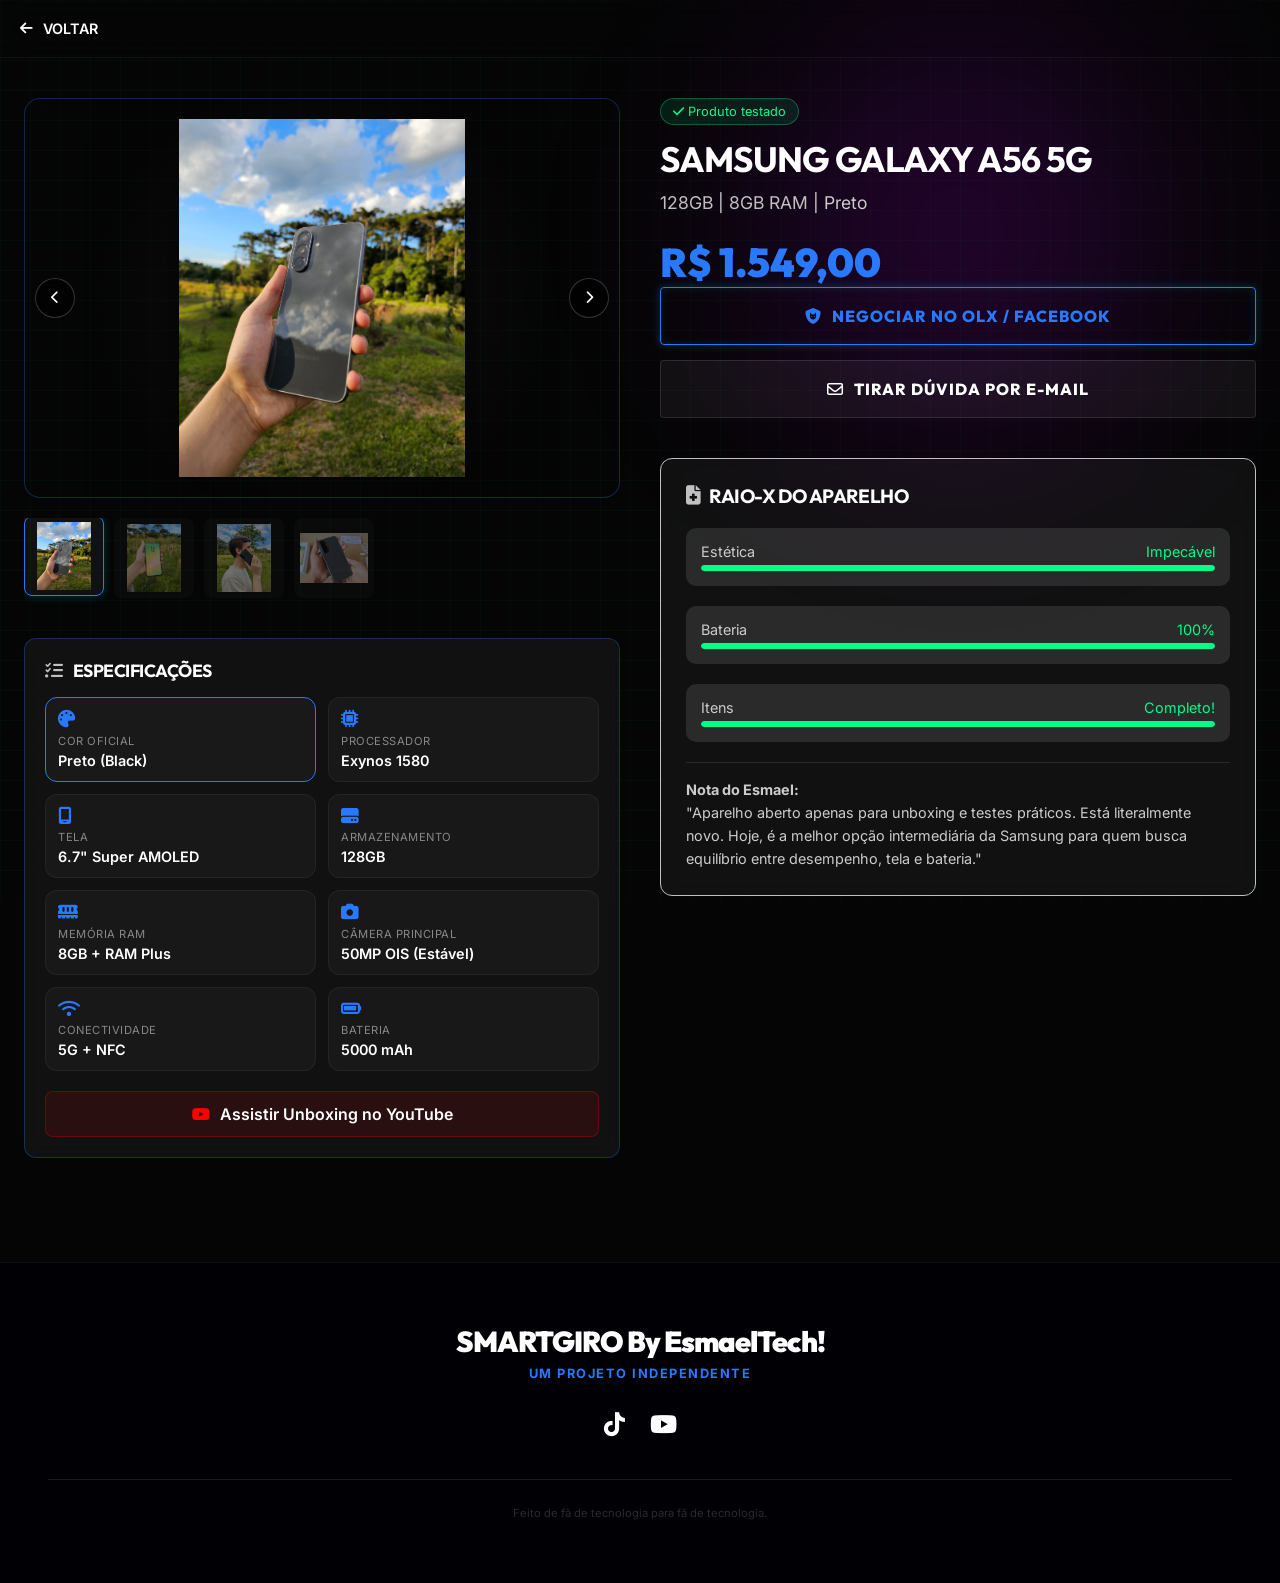
==== commit ea493ad1: "Add files via upload" ====
--- a/A56_5G.html
+++ b/A56_5G.html
@@ -251,12 +251,12 @@
                     Preto
                 </p>
 
-                <div class="detail-price">R$ 1.499,00</div>
+                <div class="detail-price">R$ 1.549,00</div>
                 
 
                 <div style="display: flex; flex-direction: column; gap: 15px; margin-bottom: 40px;">
                     
-                    <a href="https://www.facebook.com/share/1BTVh2bMzo/" target="_blank" class="btn btn-neon pulse-btn">
+                    <a href="LINK_DO_SEU_ANUNCIO_NO_FACEBOOK" target="_blank" class="btn btn-neon pulse-btn">
                         <i class="fa-solid fa-shield-cat" style="margin-right: 10px;"></i> NEGOCIAR NO OLX / FACEBOOK
                     </a>
                     
@@ -297,7 +297,7 @@
 
     <footer style="background: #010005; padding: 60px 24px; text-align: center; border-top: 1px solid rgba(255,255,255,0.05);">
         <div class="container">
-            <div class="brand" style="font-size: 1.8rem; margin-bottom: 5px;">SmartGiro By EsmaelTech!</div>
+            <div class="brand" style="font-size: 1.8rem; margin-bottom: 5px;">SMARTGIRO By EsmaelTech!</div>
             
             <p style="color: var(--neon-cyan); font-size: 0.8rem; letter-spacing: 1.5px; margin-bottom: 25px; font-weight: 700; text-transform: uppercase;">
                 Um Projeto Independente
@@ -372,7 +372,4 @@
     
     <script src="script.js"></script>
 </body>
-
-</html>
-
-
+</html>
--- a/style.css
+++ b/style.css
@@ -204,3 +204,48 @@
     .p-number { font-size: 1rem; }
     .p-stat i { font-size: 1.2rem; padding: 6px; }
 }
+/* --- NOVA MARCA: ESMAELTECH SHOP -> ET SHOP --- */
+.brand-animated {
+    font-family: 'Outfit', sans-serif;
+    font-weight: 900;
+    font-size: 1.4rem;
+    letter-spacing: -0.5px;
+    display: flex;
+    align-items: center;
+    color: var(--text-light);
+    white-space: nowrap;
+}
+
+/* O ponto e o "!" com o seu azul padrão */
+.brand-dot {
+    color: var(--neon-cyan);
+}
+
+/* A assinatura: Forte, com o mesmo peso do logo */
+.collapse-text {
+    display: inline-block;
+    overflow: hidden;
+    color: #ffffff;
+    font-weight: 900; /* Força total igual ao SMARTGIRO */
+    
+    /* Ajuste de tempo: 1.5s para sumir, começando após 2.5s de exibição */
+    animation: squeezeText 1.9s cubic-bezier(0.77, 0, 0.175, 1) 0.5s forwards;
+}
+
+@keyframes squeezeText {
+    0% {
+        max-width: 300px; /* Valor alto para garantir que não quebre linha */
+        opacity: 1;
+        transform: translateX(0);
+    }
+    /* Pausa dramática: mantém o texto 100% visível por uma fração da animação */
+    20% {
+        max-width: 300px;
+        opacity: 1;
+    }
+    100% {
+        max-width: 0;
+        opacity: 0;
+        transform: translateX(-15px); /* Deslize suave para a esquerda */
+    }
+}
